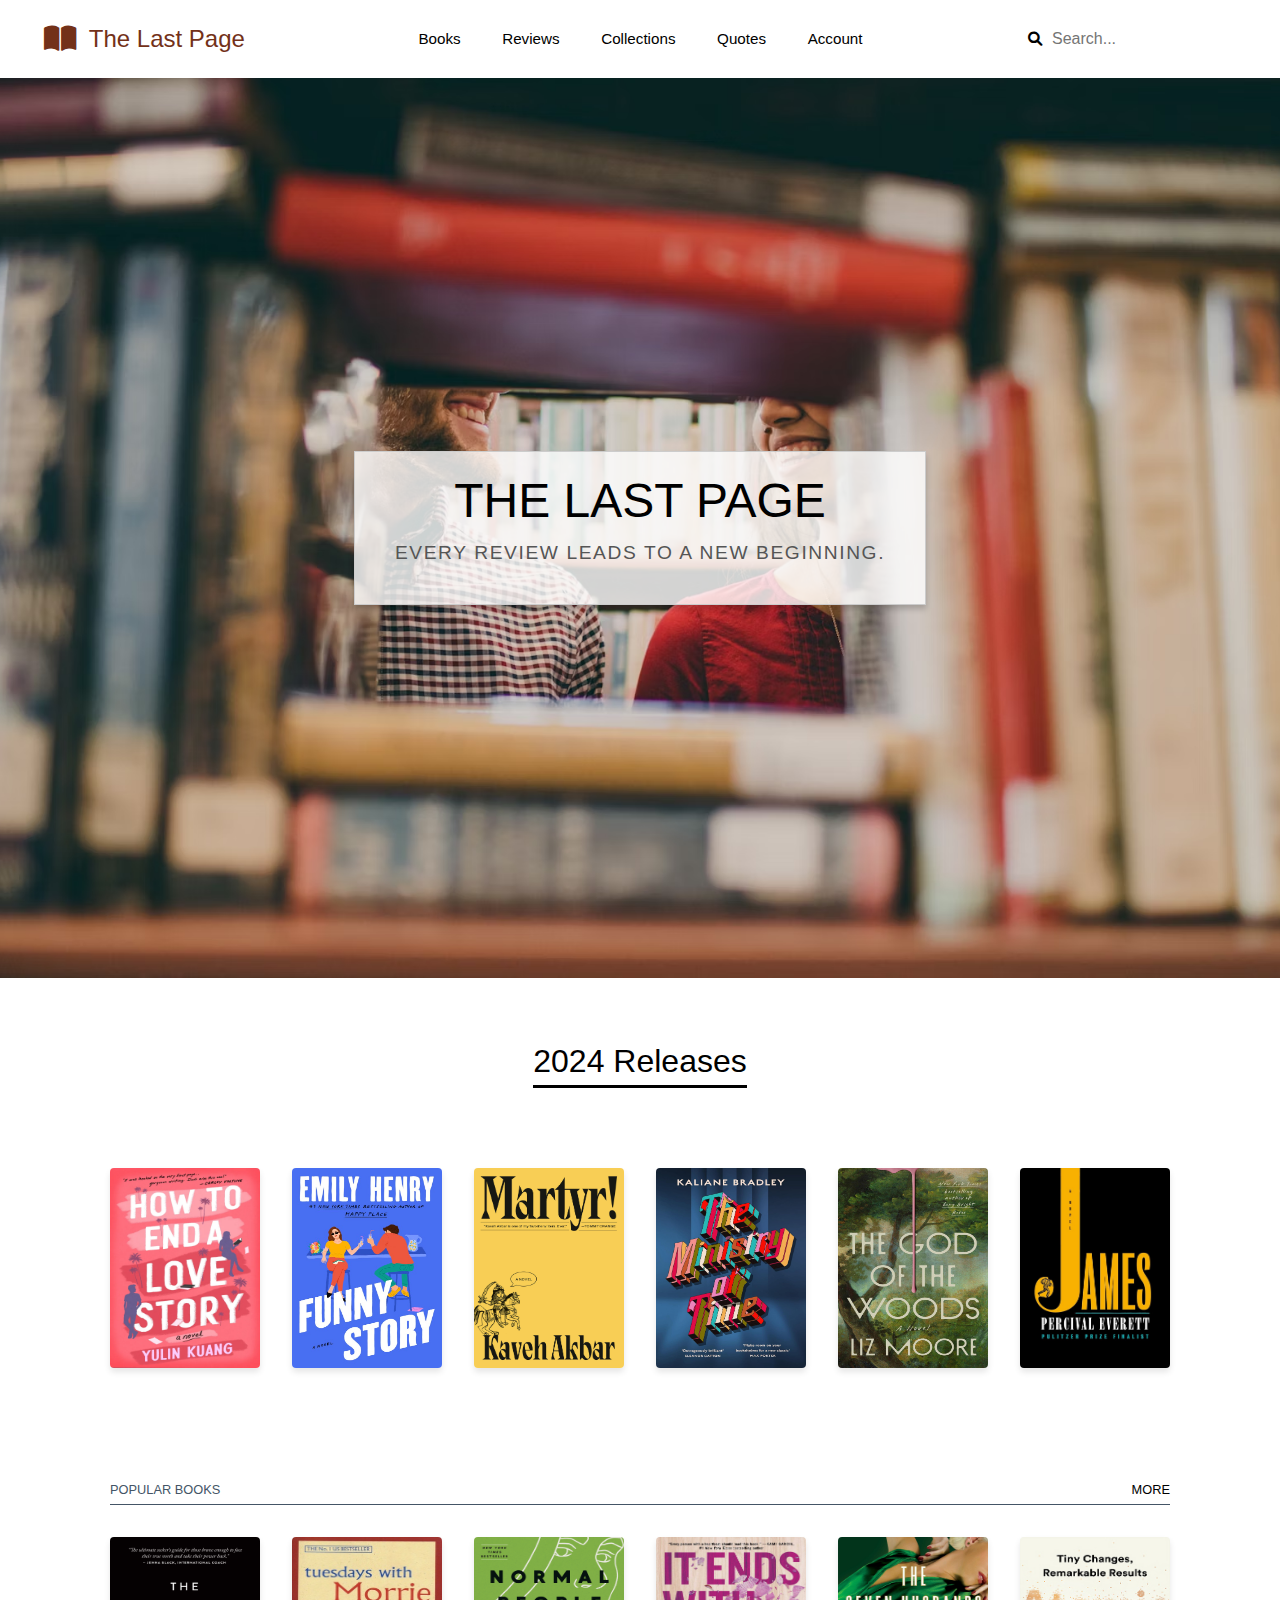
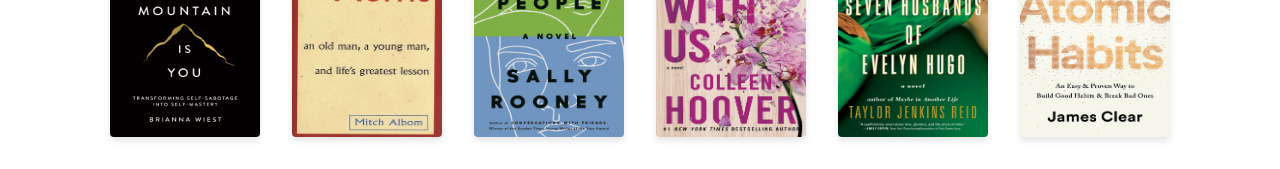
==== index.html @ eedeb7b1 "Created Home Page" ====
<!DOCTYPE html>
<html lang="en">
  <head>
    <title>Book Website</title>
    <meta charset="utf-8" />
    <meta name="viewport" content="width=device-width, initial-scale=1, shrink-to-fit=no" />
    <link href="https://cdn.jsdelivr.net/npm/bootstrap@5.3.2/dist/css/bootstrap.min.css" rel="stylesheet" />
    <link href="https://cdnjs.cloudflare.com/ajax/libs/font-awesome/6.0.0/css/all.min.css" rel="stylesheet" />
    <link rel="stylesheet" href="style.css" />
  </head>
  <body>
    <header>
        <nav class="navbar navbar-expand-lg navbar-light">
            <div class="container-fluid">
              <a class="navbar-brand">
                <i class="fas fa-book-open"></i>
                The Last Page
              </a>
    
              <button
                class="navbar-toggler"
                type="button"
                data-bs-toggle="collapse"
                data-bs-target="#navbarContent"
              >
                <span class="navbar-toggler-icon"></span>
              </button>
    
              <div class="collapse navbar-collapse" id="navbarContent">
                <ul class="navbar-nav mx-auto mb-2 mb-lg-0">
                  <li class="nav-item">
                    <a class="nav-link" href="#">Books</a>
                  </li>
                  <li class="nav-item">
                    <a class="nav-link" href="#">Reviews</a>
                  </li>
                  <li class="nav-item">
                    <a class="nav-link" href="#">Collections</a>
                  </li>
                  <li class="nav-item">
                    <a class="nav-link" href="#">Quotes</a>
                  </li>
                  <li class="nav-item">
                    <a class="nav-link" href="#">Account</a>
                  </li>
                </ul>
    
                <div class="d-flex align-items-center">
                  <div class="search-container">
                    <div class="search-wrapper">
                      <i class="fas fa-search search-icon"></i>
                      <input
                        type="text"
                        class="search-input"
                        placeholder="Search..."
                      />
                      <div class="search-underline"></div>
                    </div>
                  </div>
                </div>
              </div>
            </div>
          </nav>
    </header>

    <main>
      <div class="hero-image">
        <div class="hero-container text-center">
            <h1 class="hero-title">THE LAST PAGE</h1>
            <p class="hero-subtitle">Every review leads to a new beginning.</p>
          </div>
      </div>

      <div class="content-wrapper">
        <!-- 2024 Releases Section -->
        <h2 class="poster-main-title">2024 Releases</h2>
        <section class="posters-container">
            <div class="poster">
                <img src="Assets/poster1.jpg" alt="How to End a Love Story" />
                <div class="poster-title">How to End a Love Story (2024)</div>
                <div class="poster-stats">
                  <div class="views">
                    <i class="fas fa-eye"></i>
                    <span>12.08k</span>
                  </div>
                  <div class="likes">
                    <i class="fas fa-heart"></i>
                    <span>4.74k</span>
                  </div>
                </div>
              </div>
              <div class="poster">
                <img src="Assets/poster2.jpg" alt="Funny Story" />
                <div class="poster-title">Funny Story (2024)</div>
                <div class="poster-stats">
                  <div class="views">
                    <i class="fas fa-eye"></i>
                    <span>12.08k</span>
                  </div>
                  <div class="likes">
                    <i class="fas fa-heart"></i>
                    <span>4.74k</span>
                  </div>
                </div>
              </div>
              <div class="poster">
                <img src="Assets/poster3.jpg" alt="Martyr" />
                <div class="poster-title">Martyr! (2024)</div>
                <div class="poster-stats">
                  <div class="views">
                    <i class="fas fa-eye"></i>
                    <span>12.08k</span>
                  </div>
                  <div class="likes">
                    <i class="fas fa-heart"></i>
                    <span>4.74k</span>
                  </div>
                </div>
              </div>
              <div class="poster">
                <img src="Assets/poster4.jpg" alt="The Ministry of Time" />
                <div class="poster-title">The Ministry of Time (2024)</div>
                <div class="poster-stats">
                  <div class="views">
                    <i class="fas fa-eye"></i>
                    <span>12.08k</span>
                  </div>
                  <div class="likes">
                    <i class="fas fa-heart"></i>
                    <span>4.74k</span>
                  </div>
                </div>
              </div>
              <div class="poster">
                <img src="Assets/poster5.jpg" alt="The God of the Woods" />
                <div class="poster-title">The God of the Woods (2024)</div>
                <div class="poster-stats">
                  <div class="views">
                    <i class="fas fa-eye"></i>
                    <span>12.08k</span>
                  </div>
                  <div class="likes">
                    <i class="fas fa-heart"></i>
                    <span>4.74k</span>
                  </div>
                </div>
              </div>
              <div class="poster">
                <img src="Assets/poster6.jpg" alt="James" />
                <div class="poster-title">James (2024)</div>
                <div class="poster-stats">
                  <div class="views">
                    <i class="fas fa-eye"></i>
                    <span>12.08k</span>
                  </div>
                  <div class="likes">
                    <i class="fas fa-heart"></i>
                    <span>4.74k</span>
                  </div>
                </div>
              </div>
        </section>

        <!-- Popular Section -->
        <section class="popular-section">
          <div class="section-header">
            <h2 class="popular-title">POPULAR BOOKS</h2>
            <a href="#" class="more-link">MORE</a>
          </div>
          <div class="posters-container">
            <div class="poster">
                <img src="Assets/popular1.jpg" alt="The Mountain Is You" />
                <div class="poster-actions">
                  <button class="action-btn">
                    <i class="fa-regular fa-eye"></i>
                  </button>
                  <button class="action-btn">
                    <i class="fa-regular fa-heart"></i>
                  </button>
                  <button class="action-btn">
                    <i class="fa-solid fa-ellipsis"></i>
                  </button>
                </div>
              </div>
              <div class="poster">
                <img src="Assets/popular2.jpg" alt="Tuesdays with Morrie" />
                <div class="poster-actions">
                  <button class="action-btn">
                    <i class="fa-regular fa-eye"></i>
                  </button>
                  <button class="action-btn">
                    <i class="fa-regular fa-heart"></i>
                  </button>
                  <button class="action-btn">
                    <i class="fa-solid fa-ellipsis"></i>
                  </button>
                </div>
              </div>
              <div class="poster">
                <img src="Assets/popular3.jpg" alt="Normal People" />
                <div class="poster-actions">
                  <button class="action-btn">
                    <i class="fa-regular fa-eye"></i>
                  </button>
                  <button class="action-btn">
                    <i class="fa-regular fa-heart"></i>
                  </button>
                  <button class="action-btn">
                    <i class="fa-solid fa-ellipsis"></i>
                  </button>
                </div>
              </div>
              <div class="poster">
                <img src="Assets/popular4.jpg" alt="It Ends with Us" />
                <div class="poster-actions">
                  <button class="action-btn">
                    <i class="fa-regular fa-eye"></i>
                  </button>
                  <button class="action-btn">
                    <i class="fa-regular fa-heart"></i>
                  </button>
                  <button class="action-btn">
                    <i class="fa-solid fa-ellipsis"></i>
                  </button>
                </div>
              </div>
              <div class="poster">
                <img
                  src="Assets/popular5.jpg"
                  alt="The Seven Husbands of Evelyn Hugo"
                />
                <div class="poster-actions">
                  <button class="action-btn">
                    <i class="fa-regular fa-eye"></i>
                  </button>
                  <button class="action-btn">
                    <i class="fa-regular fa-heart"></i>
                  </button>
                  <button class="action-btn">
                    <i class="fa-solid fa-ellipsis"></i>
                  </button>
                </div>
              </div>
              <div class="poster">
                <img src="Assets/popular6.jpg" alt="Atomic Habits" />
                <div class="poster-actions">
                  <button class="action-btn">
                    <i class="fa-regular fa-eye"></i>
                  </button>
                  <button class="action-btn">
                    <i class="fa-regular fa-heart"></i>
                  </button>
                  <button class="action-btn">
                    <i class="fa-solid fa-ellipsis"></i>
                  </button>
                </div>
              </div>
          </div>
        </section>
      </div>
    </main>

    <script src="https://cdn.jsdelivr.net/npm/bootstrap@5.3.2/dist/js/bootstrap.bundle.min.js"></script>
  </body>
</html>
---- style.css ----
@import url("https://fonts.cdnfonts.com/css/helvetica-neue-55");

/* Color Palette
#0378A6
#F2CB05
#F29F05
#F25C05
#733119
*/

body {
  font-family: "Helvetica Neue", sans-serif;
}

.navbar {
  padding: 1rem 2rem;
  background-color: white !important;
}

.navbar-brand {
  display: flex;
  align-items: center;
  gap: 0.8rem;
  color: #733119 !important;
  font-size: 1.5rem;
}

.navbar-brand i {
  color: #733119;
  font-size: 1.8rem;
}

.nav-link {
  color: #000 !important;
  margin: 0 0.8rem;
  font-size: 0.95rem;
  position: relative;
  transition: color 0.3s ease;
}

.nav-link:hover {
  color: #F25C05 !important;
}

/* Search container styles */
.search-container {
  position: relative;
  margin-right: 1rem;
  display: flex;
  align-items: center;
}

.search-wrapper {
  position: relative;
  display: flex;
  align-items: center;
}

.search-icon {
  position: absolute;
  left: 0;
  padding-left: 8px;
  color: #000;
  font-size: 0.9rem;
}

.search-input {
  border: none;
  background: transparent;
  padding: 0.5rem;
  padding-left: 2rem;
  width: 200px;
  outline: none;
}

.search-underline {
  position: absolute;
  bottom: 0;
  left: 0;
  width: 0;
  height: 1px;
  background-color: #F25C05;
  transition: width 0.3s ease;
}

/* Show underline on hover and focus */
.search-wrapper:hover .search-underline,
.search-input:focus ~ .search-underline {
  width: 100%;
}

/* Hero Section */
.hero-image {
  background-image: url('Assets/Hero Background.jpg'); 
  background-size: cover;
  background-position: center;
  background-repeat: no-repeat;
  height: 100vh; /* Adjust height as needed */
  display: flex;
  align-items: center;
  justify-content: center;
}

.hero-container {
  background-color: rgba(255, 255, 255, 0.8); /* White background with transparency */
  padding: 20px 40px;
  border: 1px solid #ccc;
  box-shadow: 0px 4px 6px rgba(0, 0, 0, 0.2);
}

.hero-title {
  font-size: 3rem;
  margin-bottom: 10px;
  color: #000; /* Black text */
}

.hero-subtitle {
  font-size: 1.2rem;
  letter-spacing: 0.1rem;
  color: #555; /* Subtle gray text */
  text-transform: uppercase;
}

.content-wrapper {
  max-width: 1200px; /* Adjust this to match your posters container width */
  margin: 0 auto;
  padding: 0;
}

.main-content {
  width: 100%;
}

/* Poster Section */
.poster-main-title {
  text-align: center;
  font-size: 2rem;
  color: #000;
  border-bottom: 3px solid #000;
  width: fit-content;
  margin: 4rem auto 3rem;
  padding-bottom: 0.3rem;
}

.posters-container {
  display: flex;
  flex-wrap: wrap;
  justify-content: center;
  gap: 2rem;
  padding: 2rem;
  width: 100%;
}

.poster {
  flex: 0 0 auto;
  width: 150px;
  height: 200px;
  overflow: visible;
  border-radius: 4px;
  box-shadow: 0 4px 6px rgba(0, 0, 0, 0.1);
  transition: transform 0.3s ease;
}

.poster img {
  width: 100%;
  height: 100%;
  object-fit: fill;
  border-radius: 4px;
}

.poster:hover {
  transform: scale(1.05);
  outline: 2px solid #00ff00; /* Green outline */
  outline-offset: 2px;
}

.poster-title {
  position: absolute;
  top: -2.5rem; /* Position above the poster */
  left: 50%;
  transform: translateX(-50%);
  background: rgba(52, 58, 64, 0.9); /* Dark gray background */
  color: white;
  padding: 0.3rem 1rem;
  border-radius: 4px;
  font-size: 0.9rem;
  white-space: nowrap;
  opacity: 0;
  transition: opacity 0.3s ease;
}

.poster:hover .poster-title {
  opacity: 1;
}

.poster-stats {
  position: absolute;
  top: 50%;
  left: 50%;
  transform: translate(-50%, -50%);
  display: flex;
  flex-direction: column;
  align-items: center;
  gap: 1rem;
  color: white;
  opacity: 0;
  transition: opacity 0.3s ease;
}

.poster:hover .poster-stats {
  opacity: 1;
}

.views, .likes {
  display: flex;
  align-items: center;
  gap: 0.5rem;
  background: rgba(0, 0, 0, 0.5); /* Semi-transparent background */
  padding: 0.3rem 0.8rem;
  border-radius: 4px;
  width: fit-content;
}

.views i {
  color: white;
  font-size: 1.2rem;
}

.likes i {
  color: #ff9f1c; /* Orange heart color */
  font-size: 1.2rem;
}

.views span, .likes span {
  font-size: 1.1rem;
  font-weight: 500;
}

/*Popular Section */
.section-header {
  display: flex;
  justify-content: space-between;
  align-items: center;
  border-bottom: 1px solid #456;
  padding-bottom: 0.3rem;
  width: 1060px; 
  margin: 0 auto; /* Center align the header */
  margin-top: 5rem;
}


.popular-title {
  font-size: 0.8rem;
  margin: 0;
  color: #456;
}

.more-link {
  color: black;
  text-decoration: none;
  font-size: 0.8rem;
}

.popular-section .poster:hover {
  outline: none;
}

.popular-section .poster-actions {
  position: absolute;
  bottom: 12px;
  left: 50%;
  transform: translateX(-50%);
  display: flex;
  gap: 12px;
  opacity: 0;
  transition: opacity 0.3s ease;
  z-index: 2;
}

.popular-section .poster:hover .poster-actions {
  opacity: 1;
}

.action-btn {
  background: rgba(0, 0, 0, 0.7);
  border: none;
  border-radius: 50%;
  width: 32px;
  height: 32px;
  display: flex;
  align-items: center;
  justify-content: center;
  cursor: pointer;
}

.action-btn i {
  color: white;
  font-size: 14px;
}

/* Review Section */
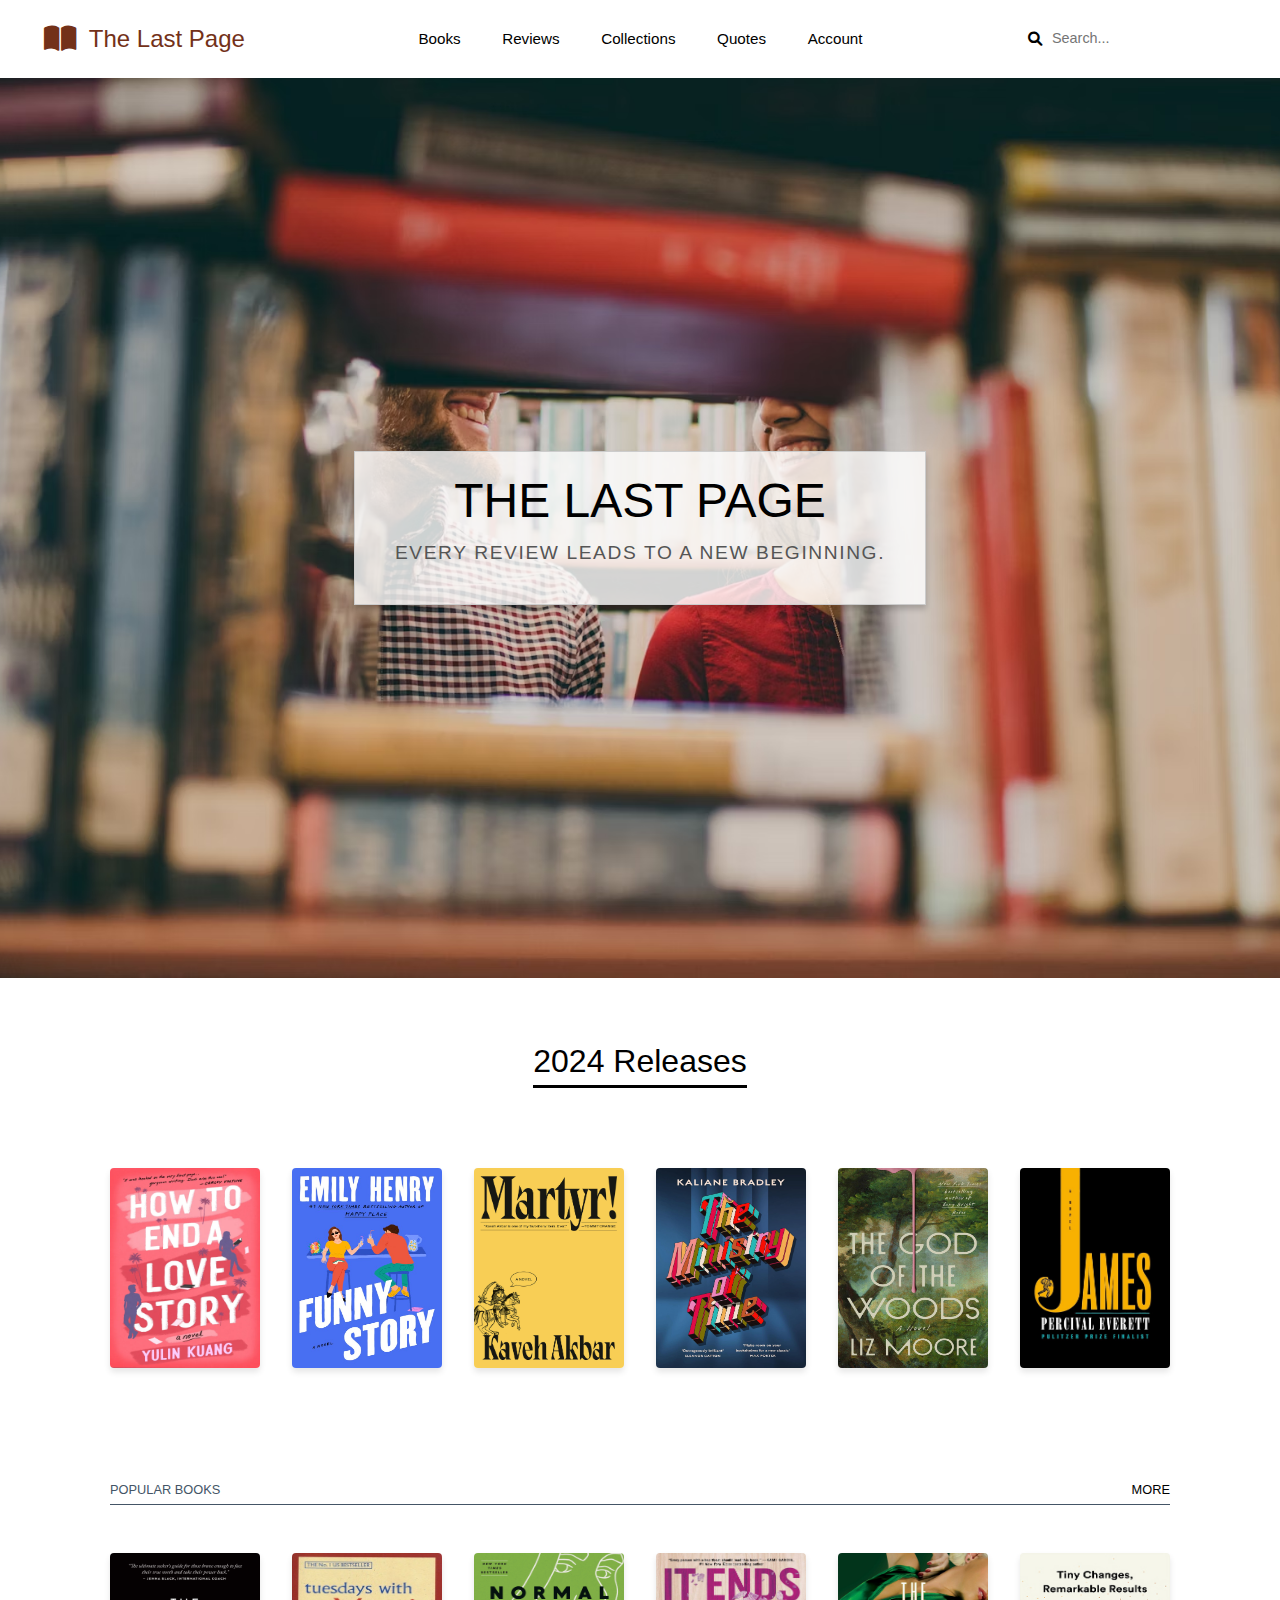
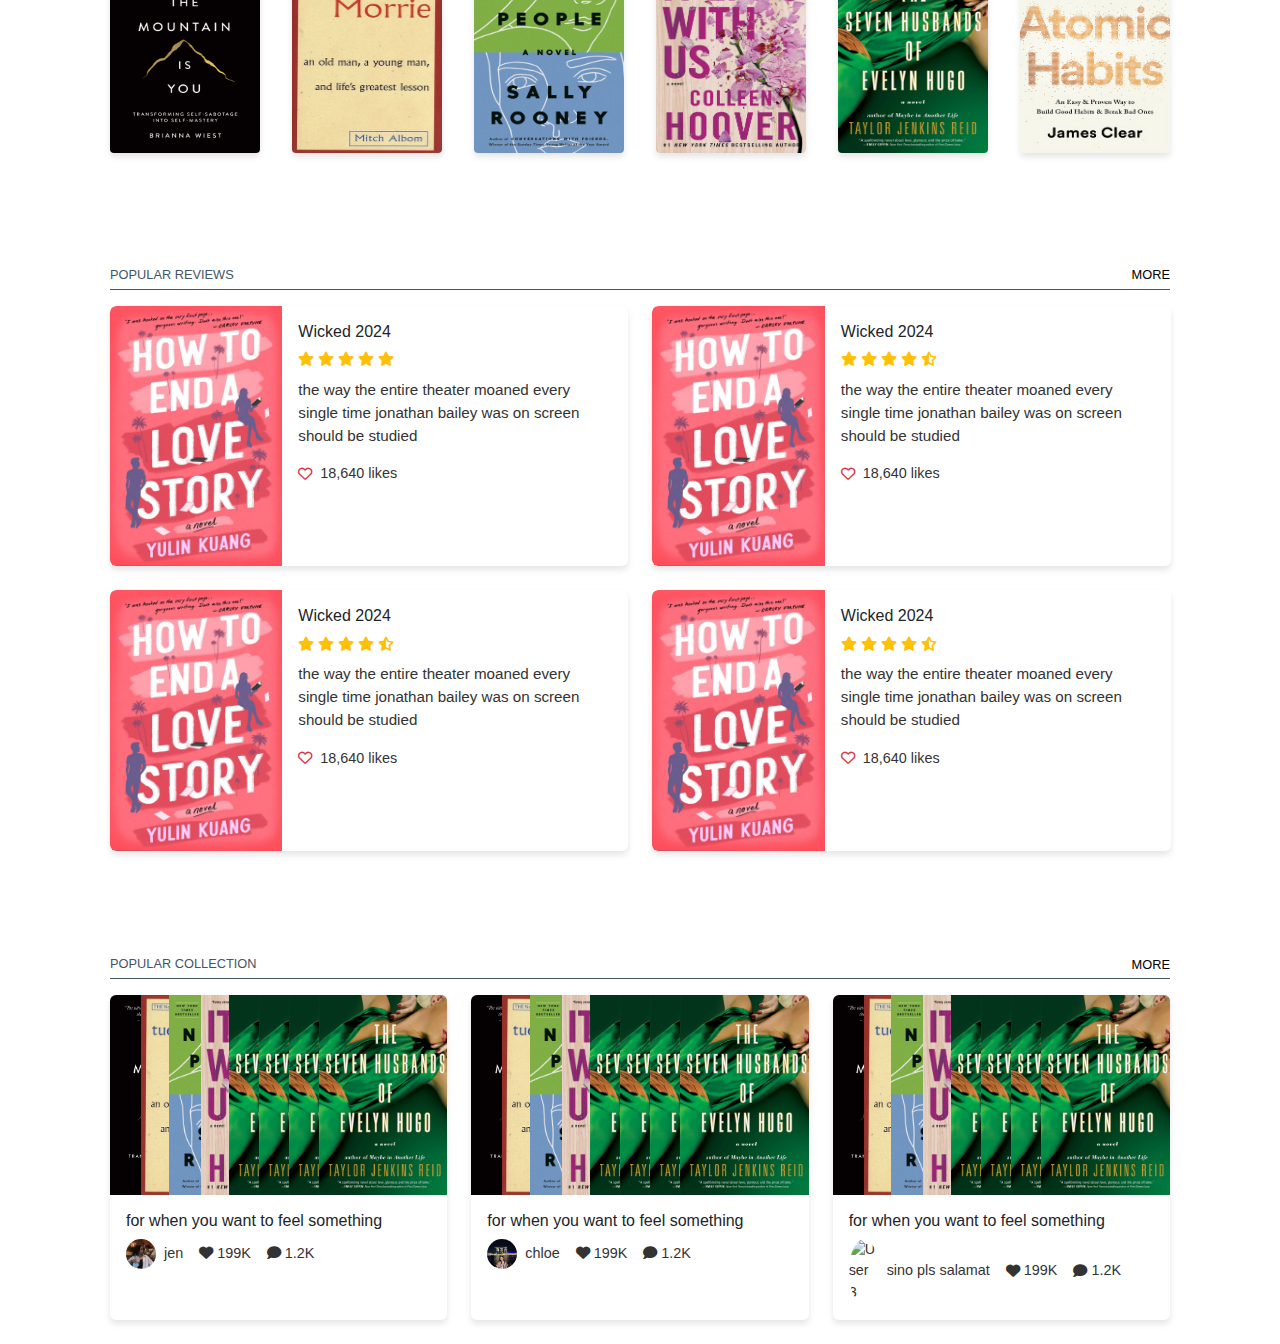
==== commit c1e45f46: "Added collection section" ====
--- a/index.html
+++ b/index.html
@@ -3,162 +3,170 @@
   <head>
     <title>Book Website</title>
     <meta charset="utf-8" />
-    <meta name="viewport" content="width=device-width, initial-scale=1, shrink-to-fit=no" />
-    <link href="https://cdn.jsdelivr.net/npm/bootstrap@5.3.2/dist/css/bootstrap.min.css" rel="stylesheet" />
-    <link href="https://cdnjs.cloudflare.com/ajax/libs/font-awesome/6.0.0/css/all.min.css" rel="stylesheet" />
+    <meta
+      name="viewport"
+      content="width=device-width, initial-scale=1, shrink-to-fit=no"
+    />
+    <link
+      href="https://cdn.jsdelivr.net/npm/bootstrap@5.3.2/dist/css/bootstrap.min.css"
+      rel="stylesheet"
+    />
+    <link
+      href="https://cdnjs.cloudflare.com/ajax/libs/font-awesome/6.0.0/css/all.min.css"
+      rel="stylesheet"
+    />
     <link rel="stylesheet" href="style.css" />
   </head>
   <body>
     <header>
-        <nav class="navbar navbar-expand-lg navbar-light">
-            <div class="container-fluid">
-              <a class="navbar-brand">
-                <i class="fas fa-book-open"></i>
-                The Last Page
-              </a>
-    
-              <button
-                class="navbar-toggler"
-                type="button"
-                data-bs-toggle="collapse"
-                data-bs-target="#navbarContent"
-              >
-                <span class="navbar-toggler-icon"></span>
-              </button>
-    
-              <div class="collapse navbar-collapse" id="navbarContent">
-                <ul class="navbar-nav mx-auto mb-2 mb-lg-0">
-                  <li class="nav-item">
-                    <a class="nav-link" href="#">Books</a>
-                  </li>
-                  <li class="nav-item">
-                    <a class="nav-link" href="#">Reviews</a>
-                  </li>
-                  <li class="nav-item">
-                    <a class="nav-link" href="#">Collections</a>
-                  </li>
-                  <li class="nav-item">
-                    <a class="nav-link" href="#">Quotes</a>
-                  </li>
-                  <li class="nav-item">
-                    <a class="nav-link" href="#">Account</a>
-                  </li>
-                </ul>
-    
-                <div class="d-flex align-items-center">
-                  <div class="search-container">
-                    <div class="search-wrapper">
-                      <i class="fas fa-search search-icon"></i>
-                      <input
-                        type="text"
-                        class="search-input"
-                        placeholder="Search..."
-                      />
-                      <div class="search-underline"></div>
-                    </div>
-                  </div>
-                </div>
-              </div>
-            </div>
-          </nav>
+      <nav class="navbar navbar-expand-lg navbar-light">
+        <div class="container-fluid">
+          <a class="navbar-brand">
+            <i class="fas fa-book-open"></i>
+            The Last Page
+          </a>
+          <button
+            class="navbar-toggler"
+            type="button"
+            data-bs-toggle="collapse"
+            data-bs-target="#navbarContent"
+          >
+            <span class="navbar-toggler-icon"></span>
+          </button>
+
+          <div class="collapse navbar-collapse" id="navbarContent">
+            <ul class="navbar-nav mx-auto mb-2 mb-lg-0">
+              <li class="nav-item">
+                <a class="nav-link" href="#">Books</a>
+              </li>
+              <li class="nav-item">
+                <a class="nav-link" href="#">Reviews</a>
+              </li>
+              <li class="nav-item">
+                <a class="nav-link" href="#">Collections</a>
+              </li>
+              <li class="nav-item">
+                <a class="nav-link" href="#">Quotes</a>
+              </li>
+              <li class="nav-item">
+                <a class="nav-link" href="#">Account</a>
+              </li>
+            </ul>
+
+            <div class="d-flex align-items-center">
+              <div class="search-container">
+                <div class="search-wrapper">
+                  <i class="fas fa-search search-icon"></i>
+                  <input
+                    type="text"
+                    class="search-input"
+                    placeholder="Search..."
+                  />
+                  <div class="search-underline"></div>
+                </div>
+              </div>
+            </div>
+          </div>
+        </div>
+      </nav>
     </header>
 
     <main>
       <div class="hero-image">
         <div class="hero-container text-center">
-            <h1 class="hero-title">THE LAST PAGE</h1>
-            <p class="hero-subtitle">Every review leads to a new beginning.</p>
-          </div>
+          <h1 class="hero-title">THE LAST PAGE</h1>
+          <p class="hero-subtitle">Every review leads to a new beginning.</p>
+        </div>
       </div>
 
       <div class="content-wrapper">
         <!-- 2024 Releases Section -->
         <h2 class="poster-main-title">2024 Releases</h2>
         <section class="posters-container">
-            <div class="poster">
-                <img src="Assets/poster1.jpg" alt="How to End a Love Story" />
-                <div class="poster-title">How to End a Love Story (2024)</div>
-                <div class="poster-stats">
-                  <div class="views">
-                    <i class="fas fa-eye"></i>
-                    <span>12.08k</span>
-                  </div>
-                  <div class="likes">
-                    <i class="fas fa-heart"></i>
-                    <span>4.74k</span>
-                  </div>
-                </div>
-              </div>
-              <div class="poster">
-                <img src="Assets/poster2.jpg" alt="Funny Story" />
-                <div class="poster-title">Funny Story (2024)</div>
-                <div class="poster-stats">
-                  <div class="views">
-                    <i class="fas fa-eye"></i>
-                    <span>12.08k</span>
-                  </div>
-                  <div class="likes">
-                    <i class="fas fa-heart"></i>
-                    <span>4.74k</span>
-                  </div>
-                </div>
-              </div>
-              <div class="poster">
-                <img src="Assets/poster3.jpg" alt="Martyr" />
-                <div class="poster-title">Martyr! (2024)</div>
-                <div class="poster-stats">
-                  <div class="views">
-                    <i class="fas fa-eye"></i>
-                    <span>12.08k</span>
-                  </div>
-                  <div class="likes">
-                    <i class="fas fa-heart"></i>
-                    <span>4.74k</span>
-                  </div>
-                </div>
-              </div>
-              <div class="poster">
-                <img src="Assets/poster4.jpg" alt="The Ministry of Time" />
-                <div class="poster-title">The Ministry of Time (2024)</div>
-                <div class="poster-stats">
-                  <div class="views">
-                    <i class="fas fa-eye"></i>
-                    <span>12.08k</span>
-                  </div>
-                  <div class="likes">
-                    <i class="fas fa-heart"></i>
-                    <span>4.74k</span>
-                  </div>
-                </div>
-              </div>
-              <div class="poster">
-                <img src="Assets/poster5.jpg" alt="The God of the Woods" />
-                <div class="poster-title">The God of the Woods (2024)</div>
-                <div class="poster-stats">
-                  <div class="views">
-                    <i class="fas fa-eye"></i>
-                    <span>12.08k</span>
-                  </div>
-                  <div class="likes">
-                    <i class="fas fa-heart"></i>
-                    <span>4.74k</span>
-                  </div>
-                </div>
-              </div>
-              <div class="poster">
-                <img src="Assets/poster6.jpg" alt="James" />
-                <div class="poster-title">James (2024)</div>
-                <div class="poster-stats">
-                  <div class="views">
-                    <i class="fas fa-eye"></i>
-                    <span>12.08k</span>
-                  </div>
-                  <div class="likes">
-                    <i class="fas fa-heart"></i>
-                    <span>4.74k</span>
-                  </div>
-                </div>
-              </div>
+          <div class="poster">
+            <img src="Assets/poster1.jpg" alt="How to End a Love Story" />
+            <div class="poster-title">How to End a Love Story (2024)</div>
+            <div class="poster-stats">
+              <div class="views">
+                <i class="fas fa-eye"></i>
+                <span>12.08k</span>
+              </div>
+              <div class="likes">
+                <i class="fas fa-heart"></i>
+                <span>4.74k</span>
+              </div>
+            </div>
+          </div>
+          <div class="poster">
+            <img src="Assets/poster2.jpg" alt="Funny Story" />
+            <div class="poster-title">Funny Story (2024)</div>
+            <div class="poster-stats">
+              <div class="views">
+                <i class="fas fa-eye"></i>
+                <span>12.08k</span>
+              </div>
+              <div class="likes">
+                <i class="fas fa-heart"></i>
+                <span>4.74k</span>
+              </div>
+            </div>
+          </div>
+          <div class="poster">
+            <img src="Assets/poster3.jpg" alt="Martyr" />
+            <div class="poster-title">Martyr! (2024)</div>
+            <div class="poster-stats">
+              <div class="views">
+                <i class="fas fa-eye"></i>
+                <span>12.08k</span>
+              </div>
+              <div class="likes">
+                <i class="fas fa-heart"></i>
+                <span>4.74k</span>
+              </div>
+            </div>
+          </div>
+          <div class="poster">
+            <img src="Assets/poster4.jpg" alt="The Ministry of Time" />
+            <div class="poster-title">The Ministry of Time (2024)</div>
+            <div class="poster-stats">
+              <div class="views">
+                <i class="fas fa-eye"></i>
+                <span>12.08k</span>
+              </div>
+              <div class="likes">
+                <i class="fas fa-heart"></i>
+                <span>4.74k</span>
+              </div>
+            </div>
+          </div>
+          <div class="poster">
+            <img src="Assets/poster5.jpg" alt="The God of the Woods" />
+            <div class="poster-title">The God of the Woods (2024)</div>
+            <div class="poster-stats">
+              <div class="views">
+                <i class="fas fa-eye"></i>
+                <span>12.08k</span>
+              </div>
+              <div class="likes">
+                <i class="fas fa-heart"></i>
+                <span>4.74k</span>
+              </div>
+            </div>
+          </div>
+          <div class="poster">
+            <img src="Assets/poster6.jpg" alt="James" />
+            <div class="poster-title">James (2024)</div>
+            <div class="poster-stats">
+              <div class="views">
+                <i class="fas fa-eye"></i>
+                <span>12.08k</span>
+              </div>
+              <div class="likes">
+                <i class="fas fa-heart"></i>
+                <span>4.74k</span>
+              </div>
+            </div>
+          </div>
         </section>
 
         <!-- Popular Section -->
@@ -169,97 +177,329 @@
           </div>
           <div class="posters-container">
             <div class="poster">
-                <img src="Assets/popular1.jpg" alt="The Mountain Is You" />
-                <div class="poster-actions">
-                  <button class="action-btn">
-                    <i class="fa-regular fa-eye"></i>
-                  </button>
-                  <button class="action-btn">
-                    <i class="fa-regular fa-heart"></i>
-                  </button>
-                  <button class="action-btn">
-                    <i class="fa-solid fa-ellipsis"></i>
-                  </button>
-                </div>
-              </div>
-              <div class="poster">
-                <img src="Assets/popular2.jpg" alt="Tuesdays with Morrie" />
-                <div class="poster-actions">
-                  <button class="action-btn">
-                    <i class="fa-regular fa-eye"></i>
-                  </button>
-                  <button class="action-btn">
-                    <i class="fa-regular fa-heart"></i>
-                  </button>
-                  <button class="action-btn">
-                    <i class="fa-solid fa-ellipsis"></i>
-                  </button>
-                </div>
-              </div>
-              <div class="poster">
-                <img src="Assets/popular3.jpg" alt="Normal People" />
-                <div class="poster-actions">
-                  <button class="action-btn">
-                    <i class="fa-regular fa-eye"></i>
-                  </button>
-                  <button class="action-btn">
-                    <i class="fa-regular fa-heart"></i>
-                  </button>
-                  <button class="action-btn">
-                    <i class="fa-solid fa-ellipsis"></i>
-                  </button>
-                </div>
-              </div>
-              <div class="poster">
-                <img src="Assets/popular4.jpg" alt="It Ends with Us" />
-                <div class="poster-actions">
-                  <button class="action-btn">
-                    <i class="fa-regular fa-eye"></i>
-                  </button>
-                  <button class="action-btn">
-                    <i class="fa-regular fa-heart"></i>
-                  </button>
-                  <button class="action-btn">
-                    <i class="fa-solid fa-ellipsis"></i>
-                  </button>
-                </div>
-              </div>
-              <div class="poster">
-                <img
-                  src="Assets/popular5.jpg"
-                  alt="The Seven Husbands of Evelyn Hugo"
-                />
-                <div class="poster-actions">
-                  <button class="action-btn">
-                    <i class="fa-regular fa-eye"></i>
-                  </button>
-                  <button class="action-btn">
-                    <i class="fa-regular fa-heart"></i>
-                  </button>
-                  <button class="action-btn">
-                    <i class="fa-solid fa-ellipsis"></i>
-                  </button>
-                </div>
-              </div>
-              <div class="poster">
-                <img src="Assets/popular6.jpg" alt="Atomic Habits" />
-                <div class="poster-actions">
-                  <button class="action-btn">
-                    <i class="fa-regular fa-eye"></i>
-                  </button>
-                  <button class="action-btn">
-                    <i class="fa-regular fa-heart"></i>
-                  </button>
-                  <button class="action-btn">
-                    <i class="fa-solid fa-ellipsis"></i>
-                  </button>
-                </div>
-              </div>
+              <img src="Assets/popular1.jpg" alt="The Mountain Is You" />
+              <div class="poster-actions">
+                <button class="action-btn">
+                  <i class="fa-regular fa-eye"></i>
+                </button>
+                <button class="action-btn">
+                  <i class="fa-regular fa-heart"></i>
+                </button>
+                <button class="action-btn">
+                  <i class="fa-solid fa-ellipsis"></i>
+                </button>
+              </div>
+            </div>
+            <div class="poster">
+              <img src="Assets/popular2.jpg" alt="Tuesdays with Morrie" />
+              <div class="poster-actions">
+                <button class="action-btn">
+                  <i class="fa-regular fa-eye"></i>
+                </button>
+                <button class="action-btn">
+                  <i class="fa-regular fa-heart"></i>
+                </button>
+                <button class="action-btn">
+                  <i class="fa-solid fa-ellipsis"></i>
+                </button>
+              </div>
+            </div>
+            <div class="poster">
+              <img src="Assets/popular3.jpg" alt="Normal People" />
+              <div class="poster-actions">
+                <button class="action-btn">
+                  <i class="fa-regular fa-eye"></i>
+                </button>
+                <button class="action-btn">
+                  <i class="fa-regular fa-heart"></i>
+                </button>
+                <button class="action-btn">
+                  <i class="fa-solid fa-ellipsis"></i>
+                </button>
+              </div>
+            </div>
+            <div class="poster">
+              <img src="Assets/popular4.jpg" alt="It Ends with Us" />
+              <div class="poster-actions">
+                <button class="action-btn">
+                  <i class="fa-regular fa-eye"></i>
+                </button>
+                <button class="action-btn">
+                  <i class="fa-regular fa-heart"></i>
+                </button>
+                <button class="action-btn">
+                  <i class="fa-solid fa-ellipsis"></i>
+                </button>
+              </div>
+            </div>
+            <div class="poster">
+              <img
+                src="Assets/popular5.jpg"
+                alt="The Seven Husbands of Evelyn Hugo"
+              />
+              <div class="poster-actions">
+                <button class="action-btn">
+                  <i class="fa-regular fa-eye"></i>
+                </button>
+                <button class="action-btn">
+                  <i class="fa-regular fa-heart"></i>
+                </button>
+                <button class="action-btn">
+                  <i class="fa-solid fa-ellipsis"></i>
+                </button>
+              </div>
+            </div>
+            <div class="poster">
+              <img src="Assets/popular6.jpg" alt="Atomic Habits" />
+              <div class="poster-actions">
+                <button class="action-btn">
+                  <i class="fa-regular fa-eye"></i>
+                </button>
+                <button class="action-btn">
+                  <i class="fa-regular fa-heart"></i>
+                </button>
+                <button class="action-btn">
+                  <i class="fa-solid fa-ellipsis"></i>
+                </button>
+              </div>
+            </div>
+          </div>
+        </section>
+        <!-- Review Section -->
+        <section class="review-section">
+          <div class="section-header">
+            <h2 class="popular-title">POPULAR REVIEWS</h2>
+            <a href="#" class="more-link">MORE</a>
+          </div>
+          <div class="row">
+            <div class="col-md-6 mb-4">
+              <div class="card">
+                <div class="row g-0">
+                  <div class="col-md-4">
+                    <img
+                      src="Assets/poster1.jpg"
+                      class="img-fluid rounded-start"
+                      alt="Wicked 2024"
+                    />
+                  </div>
+                  <div class="col-md-8">
+                    <div class="card-body">
+                      <h5 class="card-title">Wicked 2024</h5>
+                      <div class="d-flex align-items-center mb-2">
+                        <div class="me-2">
+                          <i class="fas fa-star text-warning"></i>
+                          <i class="fas fa-star text-warning"></i>
+                          <i class="fas fa-star text-warning"></i>
+                          <i class="fas fa-star text-warning"></i>
+                          <i class="fas fa-star text-warning"></i>
+                        </div>
+                      </div>
+                      <p class="card-text">
+                        the way the entire theater moaned every single time
+                        jonathan bailey was on screen should be studied
+                      </p>
+                      <div class="d-flex align-items-center">
+                        <i class="far fa-heart me-2 text-danger like-icon"></i>
+                        <span class="like-count">18,640 likes</span>
+                      </div>
+                    </div>
+                  </div>
+                </div>
+              </div>
+            </div>
+            <div class="col-md-6 mb-4">
+              <div class="card">
+                <div class="row g-0">
+                  <div class="col-md-4">
+                    <img
+                      src="Assets/poster1.jpg"
+                      class="img-fluid rounded-start"
+                      alt="Wicked 2024"
+                    />
+                  </div>
+                  <div class="col-md-8">
+                    <div class="card-body">
+                      <h5 class="card-title">Wicked 2024</h5>
+                      <div class="d-flex align-items-center mb-2">
+                        <div class="me-2">
+                          <i class="fas fa-star text-warning"></i>
+                          <i class="fas fa-star text-warning"></i>
+                          <i class="fas fa-star text-warning"></i>
+                          <i class="fas fa-star text-warning"></i>
+                          <i class="fas fa-star-half-alt text-warning"></i>
+                        </div>
+                      </div>
+                      <p class="card-text">
+                        the way the entire theater moaned every single time
+                        jonathan bailey was on screen should be studied
+                      </p>
+                      <div class="d-flex align-items-center">
+                        <i class="far fa-heart me-2 text-danger like-icon"></i>
+                        <span class="like-count">18,640 likes</span>
+                      </div>
+                    </div>
+                  </div>
+                </div>
+              </div>
+            </div>
+            <div class="col-md-6 mb-4">
+              <div class="card">
+                <div class="row g-0">
+                  <div class="col-md-4">
+                    <img
+                      src="Assets/poster1.jpg"
+                      class="img-fluid rounded-start"
+                      alt="Wicked 2024"
+                    />
+                  </div>
+                  <div class="col-md-8">
+                    <div class="card-body">
+                      <h5 class="card-title">Wicked 2024</h5>
+                      <div class="d-flex align-items-center mb-2">
+                        <div class="me-2">
+                          <i class="fas fa-star text-warning"></i>
+                          <i class="fas fa-star text-warning"></i>
+                          <i class="fas fa-star text-warning"></i>
+                          <i class="fas fa-star text-warning"></i>
+                          <i class="fas fa-star-half-alt text-warning"></i>
+                        </div>
+                      </div>
+                      <p class="card-text">
+                        the way the entire theater moaned every single time
+                        jonathan bailey was on screen should be studied
+                      </p>
+                      <div class="d-flex align-items-center">
+                        <i class="far fa-heart me-2 text-danger like-icon"></i>
+                        <span class="like-count">18,640 likes</span>
+                      </div>
+                    </div>
+                  </div>
+                </div>
+              </div>
+            </div>
+            <div class="col-md-6 mb-4">
+              <div class="card">
+                <div class="row g-0">
+                  <div class="col-md-4">
+                    <img
+                      src="Assets/poster1.jpg"
+                      class="img-fluid rounded-start"
+                      alt="Wicked 2024"
+                    />
+                  </div>
+                  <div class="col-md-8">
+                    <div class="card-body">
+                      <h5 class="card-title">Wicked 2024</h5>
+                      <div class="d-flex align-items-center mb-2">
+                        <div class="me-2">
+                          <i class="fas fa-star text-warning"></i>
+                          <i class="fas fa-star text-warning"></i>
+                          <i class="fas fa-star text-warning"></i>
+                          <i class="fas fa-star text-warning"></i>
+                          <i class="fas fa-star-half-alt text-warning"></i>
+                        </div>
+                      </div>
+                      <p class="card-text">
+                        the way the entire theater moaned every single time
+                        jonathan bailey was on screen should be studied
+                      </p>
+                      <div class="d-flex align-items-center">
+                        <i class="far fa-heart me-2 text-danger like-icon"></i>
+                        <span class="like-count">18,640 likes</span>
+                      </div>
+                    </div>
+                  </div>
+                </div>
+              </div>
+            </div>
+            <!-- Add more reviews as needed -->
+          </div>
+        </section>
+
+        <section class="collection-section">
+          <div class="collection-section">
+            <div class="section-header">
+              <h2 class="popular-title">POPULAR COLLECTION</h2>
+              <a href="#" class="more-link">MORE</a>
+            </div>
+            <div class="row">
+              <div class="col-md-4 mb-4">
+                <div class="card h-100">
+                  <div class="image-stack">
+                    <img src="Assets/popular1.jpg" class="stacked-image" alt="Image 1">
+                    <img src="Assets/popular2.jpg" class="stacked-image" alt="Image 2">
+                    <img src="Assets/popular3.jpg" class="stacked-image" alt="Image 3">
+                    <img src="Assets/popular4.jpg" class="stacked-image" alt="Image 4">
+                    <img src="Assets/popular5.jpg" class="stacked-image" alt="Image 5">
+                    <img src="Assets/popular5.jpg" class="stacked-image" alt="Image 5">
+                    <img src="Assets/popular5.jpg" class="stacked-image" alt="Image 5">
+                    <img src="Assets/popular5.jpg" class="stacked-image" alt="Image 5">
+                  </div>
+                  <div class="card-body">
+                    <h5 class="card-title">for when you want to feel something</h5>
+                    <div class="d-flex align-items-center">
+                      <img src="Assets/user1.jpg" class="rounded-circle me-2" alt="User 1" width="30">
+                      <span>jen</span>
+                      <i class="fas fa-heart ms-3 me-1"></i> 199K
+                      <i class="fas fa-comment ms-3 me-1"></i> 1.2K
+                    </div>
+                  </div>
+                </div>
+              </div>
+              <div class="col-md-4 mb-4">
+                <div class="card h-100">
+                  <div class="image-stack">
+                    <img src="Assets/popular1.jpg" class="stacked-image" alt="Image 1">
+                    <img src="Assets/popular2.jpg" class="stacked-image" alt="Image 2">
+                    <img src="Assets/popular3.jpg" class="stacked-image" alt="Image 3">
+                    <img src="Assets/popular4.jpg" class="stacked-image" alt="Image 4">
+                    <img src="Assets/popular5.jpg" class="stacked-image" alt="Image 5">
+                    <img src="Assets/popular5.jpg" class="stacked-image" alt="Image 5">
+                    <img src="Assets/popular5.jpg" class="stacked-image" alt="Image 5">
+                    <img src="Assets/popular5.jpg" class="stacked-image" alt="Image 5">
+                  </div>
+                  <div class="card-body">
+                    <h5 class="card-title">for when you want to feel something</h5>
+                    <div class="d-flex align-items-center">
+                      <img src="Assets/user2.jpg" class="rounded-circle me-2" alt="User 2" width="30">
+                      <span>chloe</span>
+                      <i class="fas fa-heart ms-3 me-1"></i> 199K
+                      <i class="fas fa-comment ms-3 me-1"></i> 1.2K
+                    </div>
+                  </div>
+                </div>
+              </div>
+              <div class="col-md-4 mb-4">
+                <div class="card h-100">
+                  <div class="image-stack">
+                    <img src="Assets/popular1.jpg" class="stacked-image" alt="Image 1">
+                    <img src="Assets/popular2.jpg" class="stacked-image" alt="Image 2">
+                    <img src="Assets/popular3.jpg" class="stacked-image" alt="Image 3">
+                    <img src="Assets/popular4.jpg" class="stacked-image" alt="Image 4">
+                    <img src="Assets/popular5.jpg" class="stacked-image" alt="Image 5">
+                    <img src="Assets/popular5.jpg" class="stacked-image" alt="Image 5">
+                    <img src="Assets/popular5.jpg" class="stacked-image" alt="Image 5">
+                    <img src="Assets/popular5.jpg" class="stacked-image" alt="Image 5">
+                  </div>
+                  <div class="card-body">
+                    <h5 class="card-title">for when you want to feel something</h5>
+                    <div class="d-flex align-items-center">
+                      <img src="Assets/user3.jpg" class="rounded-circle me-2" alt="User 3" width="30">
+                      <span>sino pls salamat</span>
+                      <i class="fas fa-heart ms-3 me-1"></i> 199K
+                      <i class="fas fa-comment ms-3 me-1"></i> 1.2K
+                    </div>
+                  </div>
+                </div>
+              </div>
+              <!-- Repeat for other cards -->
+            </div>
           </div>
         </section>
       </div>
     </main>
 
     <script src="https://cdn.jsdelivr.net/npm/bootstrap@5.3.2/dist/js/bootstrap.bundle.min.js"></script>
+    <script src="script.js"></script>
   </body>
-</html>+</html>
--- a/style.css
+++ b/style.css
@@ -299,3 +299,138 @@
 }
 
 /* Review Section */
+.review-section {
+  max-width: 1085px; /* Match the padding of the content-wrapper */
+  margin: 0 auto;
+}
+
+.review-section .row {
+  margin: 0; /* Remove default row margin */
+}
+.section-header {
+  display: flex;
+  justify-content: space-between;
+  align-items: center;
+  border-bottom: 1px solid #456;
+  padding-bottom: 0.3rem;
+  margin-bottom: 1rem;
+}
+
+.review-section .popular-title {
+  font-size: 0.8rem;
+  margin: 0;
+  color: #456;
+}
+
+.review-section .more-link {
+  color: black;
+  text-decoration: none;
+  font-size: 0.8rem;
+}
+
+.card {
+  border: none;
+  box-shadow: 0 4px 6px rgba(0, 0, 0, 0.1);
+}
+
+.card-body {
+  padding: 1rem;
+}
+
+.card-title {
+  font-size: 1.25rem;
+  margin-bottom: 0.5rem;
+}
+
+.card-text {
+  font-size: 0.95rem;
+  color: #333;
+}
+
+.text-warning {
+  color: #ffc107 !important;
+}
+
+.text-danger {
+  color: #dc3545 !important;
+}
+
+.like-icon {
+  cursor: pointer;
+  transition: color 0.3s ease;
+}
+
+.liked {
+  color: #dc3545; /* Filled heart color */
+}
+
+/*Collection Section */
+.collection-section {
+  max-width: 1060px; /* Match the padding of the content-wrapper */
+  margin: 0 auto;
+}
+.section-header {
+  display: flex;
+  justify-content: space-between;
+  align-items: center;
+  border-bottom: 1px solid #456;
+  padding-bottom: 0.3rem;
+  margin-bottom: 1rem;
+}
+
+.collection-section .popular-title {
+  font-size: 0.8rem;
+  margin: 0;
+  color: #456;
+}
+
+.collection-section .more-link {
+  color: black;
+  text-decoration: none;
+  font-size: 0.8rem;
+}
+
+.card {
+  border-radius: 6px;
+  box-shadow: 0 4px 6px rgba(0, 0, 0, 0.1);
+  overflow: hidden;
+}
+
+.card-title {
+  font-size: 1rem;
+  margin-bottom: 0.5rem;
+}
+
+.card-body {
+  padding: 1rem;
+}
+
+.d-flex {
+  font-size: 0.9rem;
+  color: #333;
+}
+
+.image-stack {
+  position: relative;
+  height: 200px; /* Adjust as needed */
+  overflow: hidden;
+  display: flex;
+  align-items: center;
+}
+
+.stacked-image {
+  position: absolute;
+  width: 250px; /* Adjust width */
+  height: 100%; /* Full height */
+  object-fit: contain;
+  margin-left: -60px; /* Overlap effect */
+}
+
+.stacked-image:nth-child(1) { left: 0; }
+.stacked-image:nth-child(2) { left: 30px; }
+.stacked-image:nth-child(3) { left: 60px; }
+.stacked-image:nth-child(4) { left: 90px; }
+.stacked-image:nth-child(5) { left: 120px; }
+.stacked-image:nth-child(6) { left: 150px; }
+.stacked-image:nth-child(7) { left: 180px; }
+.stacked-image:nth-child(8) { left: 210px; }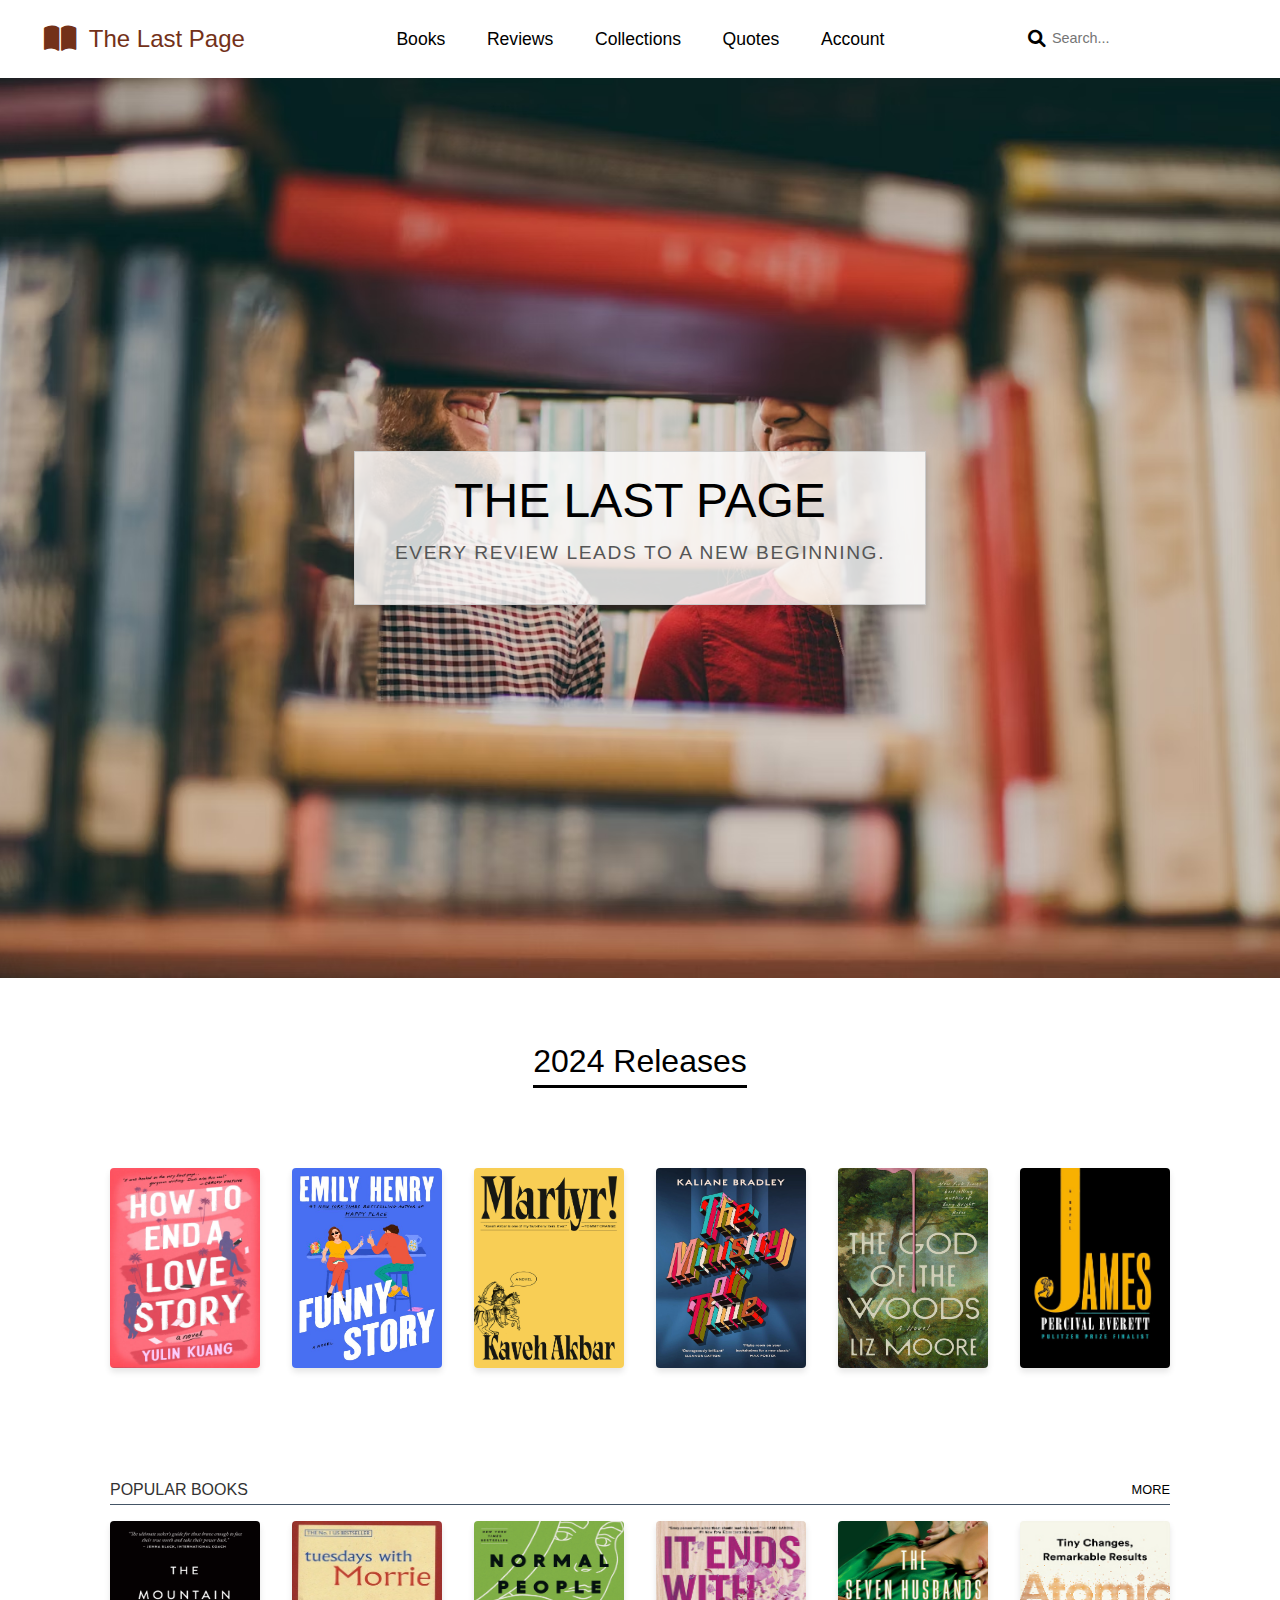
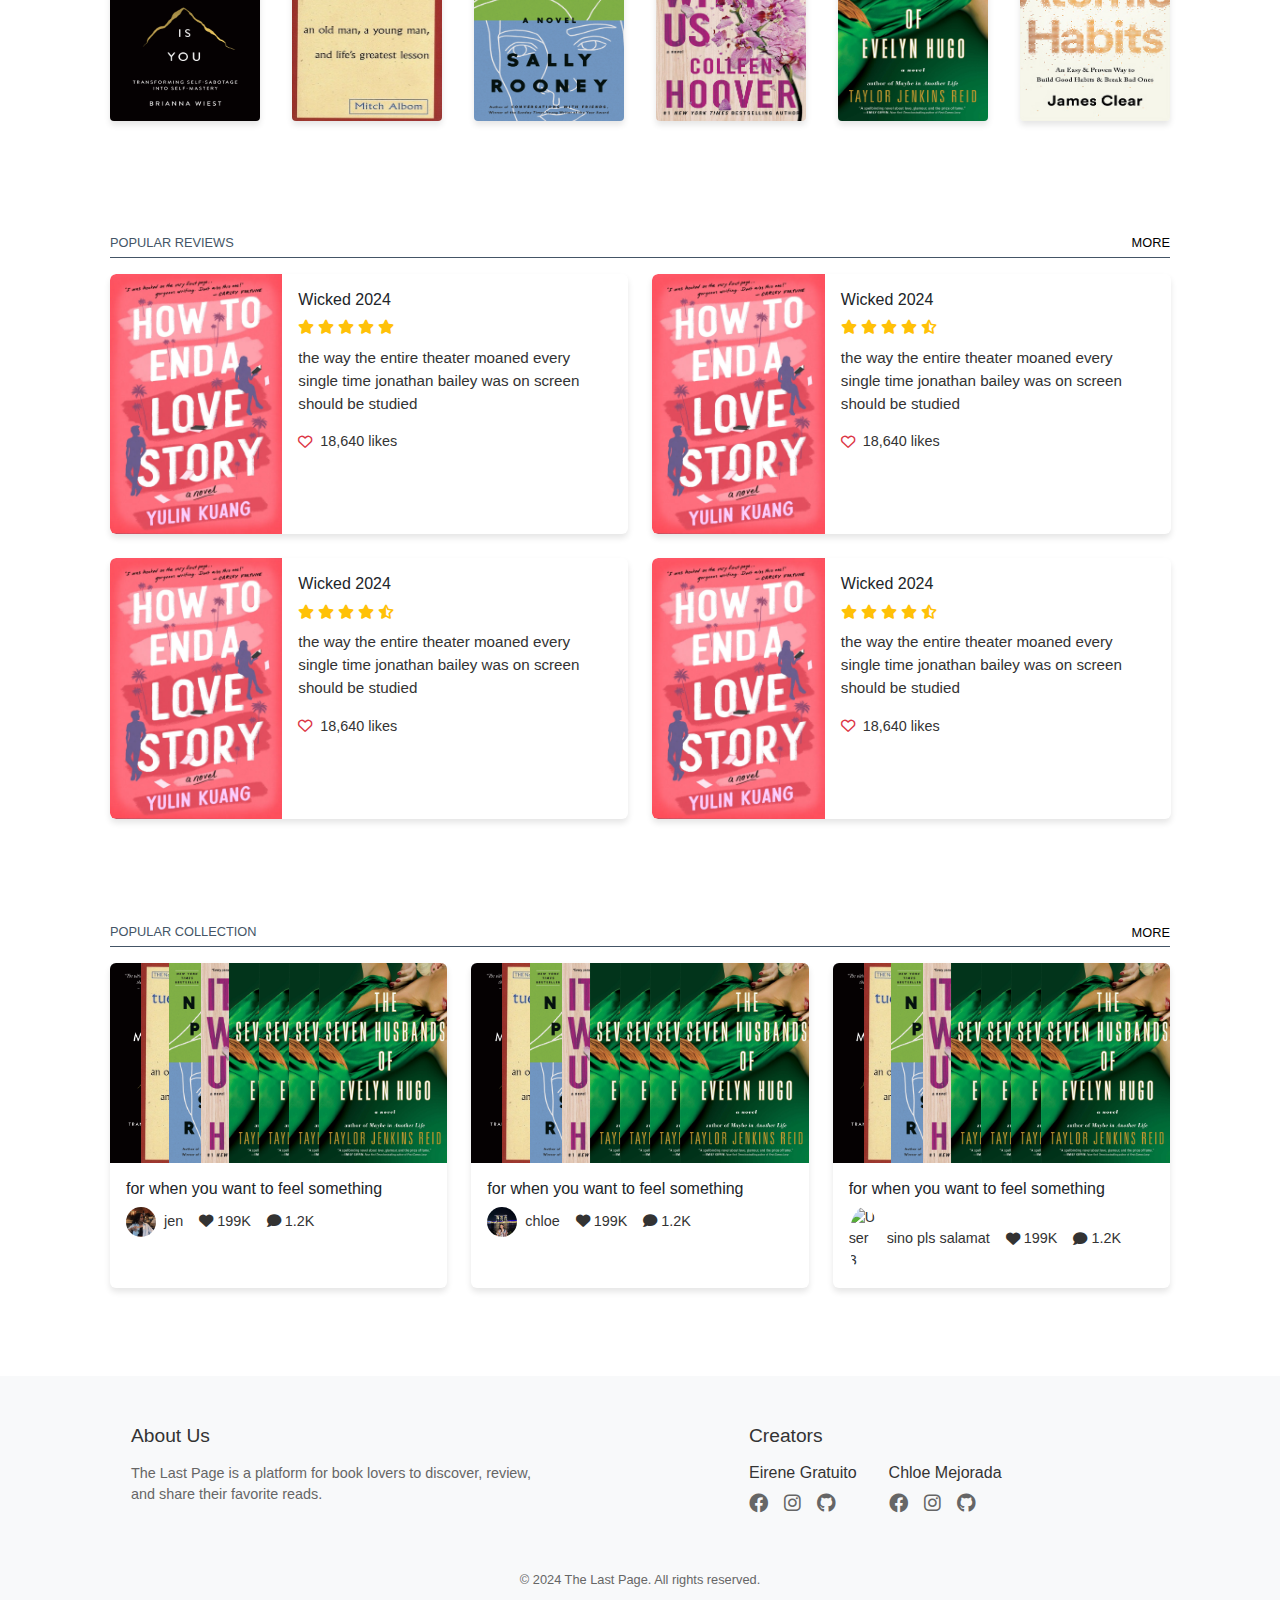
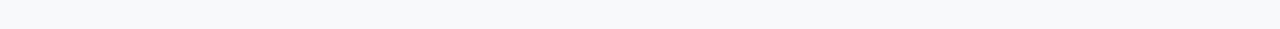
==== commit 67f9efa2: "Created Collection List Page" ====
--- a/index.html
+++ b/index.html
@@ -426,19 +426,58 @@
               <div class="col-md-4 mb-4">
                 <div class="card h-100">
                   <div class="image-stack">
-                    <img src="Assets/popular1.jpg" class="stacked-image" alt="Image 1">
-                    <img src="Assets/popular2.jpg" class="stacked-image" alt="Image 2">
-                    <img src="Assets/popular3.jpg" class="stacked-image" alt="Image 3">
-                    <img src="Assets/popular4.jpg" class="stacked-image" alt="Image 4">
-                    <img src="Assets/popular5.jpg" class="stacked-image" alt="Image 5">
-                    <img src="Assets/popular5.jpg" class="stacked-image" alt="Image 5">
-                    <img src="Assets/popular5.jpg" class="stacked-image" alt="Image 5">
-                    <img src="Assets/popular5.jpg" class="stacked-image" alt="Image 5">
+                    <img
+                      src="Assets/popular1.jpg"
+                      class="stacked-image"
+                      alt="Image 1"
+                    />
+                    <img
+                      src="Assets/popular2.jpg"
+                      class="stacked-image"
+                      alt="Image 2"
+                    />
+                    <img
+                      src="Assets/popular3.jpg"
+                      class="stacked-image"
+                      alt="Image 3"
+                    />
+                    <img
+                      src="Assets/popular4.jpg"
+                      class="stacked-image"
+                      alt="Image 4"
+                    />
+                    <img
+                      src="Assets/popular5.jpg"
+                      class="stacked-image"
+                      alt="Image 5"
+                    />
+                    <img
+                      src="Assets/popular5.jpg"
+                      class="stacked-image"
+                      alt="Image 5"
+                    />
+                    <img
+                      src="Assets/popular5.jpg"
+                      class="stacked-image"
+                      alt="Image 5"
+                    />
+                    <img
+                      src="Assets/popular5.jpg"
+                      class="stacked-image"
+                      alt="Image 5"
+                    />
                   </div>
                   <div class="card-body">
-                    <h5 class="card-title">for when you want to feel something</h5>
+                    <h5 class="card-title">
+                      for when you want to feel something
+                    </h5>
                     <div class="d-flex align-items-center">
-                      <img src="Assets/user1.jpg" class="rounded-circle me-2" alt="User 1" width="30">
+                      <img
+                        src="Assets/user1.jpg"
+                        class="rounded-circle me-2"
+                        alt="User 1"
+                        width="30"
+                      />
                       <span>jen</span>
                       <i class="fas fa-heart ms-3 me-1"></i> 199K
                       <i class="fas fa-comment ms-3 me-1"></i> 1.2K
@@ -449,19 +488,58 @@
               <div class="col-md-4 mb-4">
                 <div class="card h-100">
                   <div class="image-stack">
-                    <img src="Assets/popular1.jpg" class="stacked-image" alt="Image 1">
-                    <img src="Assets/popular2.jpg" class="stacked-image" alt="Image 2">
-                    <img src="Assets/popular3.jpg" class="stacked-image" alt="Image 3">
-                    <img src="Assets/popular4.jpg" class="stacked-image" alt="Image 4">
-                    <img src="Assets/popular5.jpg" class="stacked-image" alt="Image 5">
-                    <img src="Assets/popular5.jpg" class="stacked-image" alt="Image 5">
-                    <img src="Assets/popular5.jpg" class="stacked-image" alt="Image 5">
-                    <img src="Assets/popular5.jpg" class="stacked-image" alt="Image 5">
+                    <img
+                      src="Assets/popular1.jpg"
+                      class="stacked-image"
+                      alt="Image 1"
+                    />
+                    <img
+                      src="Assets/popular2.jpg"
+                      class="stacked-image"
+                      alt="Image 2"
+                    />
+                    <img
+                      src="Assets/popular3.jpg"
+                      class="stacked-image"
+                      alt="Image 3"
+                    />
+                    <img
+                      src="Assets/popular4.jpg"
+                      class="stacked-image"
+                      alt="Image 4"
+                    />
+                    <img
+                      src="Assets/popular5.jpg"
+                      class="stacked-image"
+                      alt="Image 5"
+                    />
+                    <img
+                      src="Assets/popular5.jpg"
+                      class="stacked-image"
+                      alt="Image 5"
+                    />
+                    <img
+                      src="Assets/popular5.jpg"
+                      class="stacked-image"
+                      alt="Image 5"
+                    />
+                    <img
+                      src="Assets/popular5.jpg"
+                      class="stacked-image"
+                      alt="Image 5"
+                    />
                   </div>
                   <div class="card-body">
-                    <h5 class="card-title">for when you want to feel something</h5>
+                    <h5 class="card-title">
+                      for when you want to feel something
+                    </h5>
                     <div class="d-flex align-items-center">
-                      <img src="Assets/user2.jpg" class="rounded-circle me-2" alt="User 2" width="30">
+                      <img
+                        src="Assets/user2.jpg"
+                        class="rounded-circle me-2"
+                        alt="User 2"
+                        width="30"
+                      />
                       <span>chloe</span>
                       <i class="fas fa-heart ms-3 me-1"></i> 199K
                       <i class="fas fa-comment ms-3 me-1"></i> 1.2K
@@ -472,19 +550,58 @@
               <div class="col-md-4 mb-4">
                 <div class="card h-100">
                   <div class="image-stack">
-                    <img src="Assets/popular1.jpg" class="stacked-image" alt="Image 1">
-                    <img src="Assets/popular2.jpg" class="stacked-image" alt="Image 2">
-                    <img src="Assets/popular3.jpg" class="stacked-image" alt="Image 3">
-                    <img src="Assets/popular4.jpg" class="stacked-image" alt="Image 4">
-                    <img src="Assets/popular5.jpg" class="stacked-image" alt="Image 5">
-                    <img src="Assets/popular5.jpg" class="stacked-image" alt="Image 5">
-                    <img src="Assets/popular5.jpg" class="stacked-image" alt="Image 5">
-                    <img src="Assets/popular5.jpg" class="stacked-image" alt="Image 5">
+                    <img
+                      src="Assets/popular1.jpg"
+                      class="stacked-image"
+                      alt="Image 1"
+                    />
+                    <img
+                      src="Assets/popular2.jpg"
+                      class="stacked-image"
+                      alt="Image 2"
+                    />
+                    <img
+                      src="Assets/popular3.jpg"
+                      class="stacked-image"
+                      alt="Image 3"
+                    />
+                    <img
+                      src="Assets/popular4.jpg"
+                      class="stacked-image"
+                      alt="Image 4"
+                    />
+                    <img
+                      src="Assets/popular5.jpg"
+                      class="stacked-image"
+                      alt="Image 5"
+                    />
+                    <img
+                      src="Assets/popular5.jpg"
+                      class="stacked-image"
+                      alt="Image 5"
+                    />
+                    <img
+                      src="Assets/popular5.jpg"
+                      class="stacked-image"
+                      alt="Image 5"
+                    />
+                    <img
+                      src="Assets/popular5.jpg"
+                      class="stacked-image"
+                      alt="Image 5"
+                    />
                   </div>
                   <div class="card-body">
-                    <h5 class="card-title">for when you want to feel something</h5>
+                    <h5 class="card-title">
+                      for when you want to feel something
+                    </h5>
                     <div class="d-flex align-items-center">
-                      <img src="Assets/user3.jpg" class="rounded-circle me-2" alt="User 3" width="30">
+                      <img
+                        src="Assets/user3.jpg"
+                        class="rounded-circle me-2"
+                        alt="User 3"
+                        width="30"
+                      />
                       <span>sino pls salamat</span>
                       <i class="fas fa-heart ms-3 me-1"></i> 199K
                       <i class="fas fa-comment ms-3 me-1"></i> 1.2K
@@ -497,6 +614,51 @@
           </div>
         </section>
       </div>
+      <footer class="footer">
+        <div class="footer-content">
+          <div class="footer-section">
+            <h3>About Us</h3>
+            <p>
+              The Last Page is a platform for book lovers to discover, review,
+              and share their favorite reads.
+            </p>
+          </div>
+
+          <div class="footer-section">
+            <h3>Creators</h3>
+            <div class="creators">
+              <div class="creator">
+                <h4>Eirene Gratuito</h4>
+                <div class="social-links">
+                  <a href="#" target="_blank"
+                    ><i class="fab fa-facebook"></i
+                  ></a>
+                  <a href="#" target="_blank"
+                    ><i class="fab fa-instagram"></i
+                  ></a>
+                  <a href="#" target="_blank"><i class="fab fa-github"></i></a>
+                </div>
+              </div>
+              <div class="creator">
+                <h4>Chloe Mejorada</h4>
+                <div class="social-links">
+                  <a href="#" target="_blank"
+                    ><i class="fab fa-facebook"></i
+                  ></a>
+                  <a href="#" target="_blank"
+                    ><i class="fab fa-instagram"></i
+                  ></a>
+                  <a href="#" target="_blank"><i class="fab fa-github"></i></a>
+                </div>
+              </div>
+            </div>
+          </div>
+        </div>
+
+        <div class="footer-bottom">
+          <p>&copy; 2024 The Last Page. All rights reserved.</p>
+        </div>
+      </footer>
     </main>
 
     <script src="https://cdn.jsdelivr.net/npm/bootstrap@5.3.2/dist/js/bootstrap.bundle.min.js"></script>
--- a/style.css
+++ b/style.css
@@ -33,7 +33,7 @@
 .nav-link {
   color: #000 !important;
   margin: 0 0.8rem;
-  font-size: 0.95rem;
+  font-size: 1.1rem;
   position: relative;
   transition: color 0.3s ease;
 }
@@ -61,7 +61,7 @@
   left: 0;
   padding-left: 8px;
   color: #000;
-  font-size: 0.9rem;
+  font-size: 1.1rem;
 }
 
 .search-input {
@@ -248,6 +248,9 @@
   margin-top: 5rem;
 }
 
+.popular-section .poster {
+  margin-top: -2rem;
+}
 
 .popular-title {
   font-size: 0.8rem;
@@ -433,4 +436,506 @@
 .stacked-image:nth-child(5) { left: 120px; }
 .stacked-image:nth-child(6) { left: 150px; }
 .stacked-image:nth-child(7) { left: 180px; }
-.stacked-image:nth-child(8) { left: 210px; }+.stacked-image:nth-child(8) { left: 210px; }
+
+/*Book Section */
+.books-section {
+  max-width: 1050px;
+  margin: 0 auto;
+}
+
+.books-section .section-header {
+  display: flex;
+  justify-content: space-between;
+  align-items: center;
+  margin-bottom: 1rem;
+  width: 100%;
+}
+
+.popular-title {
+  font-size: 1rem;
+  color: #333;
+}
+
+.carousel {
+  position: relative;
+}
+
+.books-container {
+  display: flex;
+  gap: 1rem;
+  overflow: hidden;
+}
+
+.book {
+  position: relative;
+  width: 250px;
+  height: 350px;
+  flex-shrink: 0;
+  border-radius: 4px;
+  box-shadow: 0 4px 6px rgba(0, 0, 0, 0.1);
+  transition: transform 0.3s ease;
+}
+
+.book img {
+  width: 100%;
+  height: 100%;
+  object-fit: fill;
+  border-radius: 4px;
+}
+
+.book-actions {
+  position: absolute;
+  bottom: 12px;
+  left: 50%;
+  transform: translateX(-50%);
+  display: flex;
+  gap: 12px;
+  opacity: 0;
+  transition: opacity 0.3s ease;
+  z-index: 2;
+}
+
+.book:hover .book-actions {
+  opacity: 1;
+}
+
+.action-btn {
+  background: rgba(0, 0, 0, 0.7);
+  border: none;
+  border-radius: 50%;
+  width: 32px;
+  height: 32px;
+  display: flex;
+  align-items: center;
+  justify-content: center;
+  cursor: pointer;
+}
+
+.action-btn i {
+  color: white;
+  font-size: 14px;
+}
+
+.nav-arrow {
+  position: absolute;
+  top: 50%;
+  transform: translateY(-50%);
+  z-index: 1;
+  background: none;
+  border: none;
+  cursor: pointer;
+  font-size: 2rem;
+  color: #333;
+}
+
+.left-arrow {
+  left: -3rem;
+}
+
+.right-arrow {
+  right: -3rem;
+}
+
+.nav-arrow:hover {
+  color: #007bff;
+}
+
+/* Browse Menu Styles */
+.browse-menu {
+  display: flex;
+  align-items: center;
+  gap: 1rem;
+  margin-top: 3rem;
+}
+
+.browse-label {
+  color: #8b8b8b;
+  font-size: 0.8rem;
+}
+
+.browse-options {
+  display: flex;
+  gap: 0.5rem;
+  background: rgba(255, 255, 255, 0.05);
+  padding: 0.5rem;
+  border-radius: 8px;
+}
+
+.dropdown {
+  position: relative;
+}
+
+.browse-btn {
+  background: none;
+  border: none;
+  color: #8b8b8b;
+  padding: 0.5rem 1rem;
+  display: flex;
+  align-items: center;
+  gap: 0.5rem;
+  cursor: pointer;
+  font-size: 0.8rem;
+}
+
+.browse-btn i {
+  font-size: 0.8em;
+}
+
+.dropdown-menu {
+  position: absolute;
+  top: 100%;
+  left: 0;
+  background-color: #333;
+  border: 1px solid #444;
+  border-radius: 4px;
+  padding: 0.5rem 0;
+  min-width: 150px;
+  max-height: 300px;
+  overflow-y: auto;
+  margin-top: 0.5rem;
+  z-index: 1000;
+}
+
+.dropdown-item {
+  color: #8b8b8b;
+  padding: 0.5rem 1rem;
+  font-size: 0.8rem;
+}
+
+.dropdown-item:hover {
+  background-color: rgba(255, 255, 255, 0.1);
+  color: #fff;
+}
+
+/* Customize scrollbar for dropdown menus */
+.dropdown-menu::-webkit-scrollbar {
+  width: 8px;
+}
+
+.dropdown-menu::-webkit-scrollbar-track {
+  background: #333;
+}
+
+.dropdown-menu::-webkit-scrollbar-thumb {
+  background: #666;
+  border-radius: 4px;
+}
+
+.dropdown-menu::-webkit-scrollbar-thumb:hover {
+  background: #777;
+}
+
+/*Books Catalog*/
+.books-catalog .books-section {
+    max-width: 1050px;  /* Match the width of your books container */
+    margin: 0 auto;
+    padding: 0;
+}
+
+.books-catalog {
+  display: flex;
+  flex-wrap: wrap;
+  justify-content: flex-start; /* Align items to start */
+  gap: 15px;
+  padding-bottom: 0.5rem;
+  margin-bottom: 1rem;
+  border-bottom: 1px solid rgba(0, 0, 0, 0.6);
+  width: 100%; 
+}
+
+.books-catalog .book {
+  width: 198px; 
+  height: 280px; 
+  margin: 0; 
+}
+
+.books-catalog .book img {
+  width: 100%;
+  height: 100%;
+  object-fit: fill;
+  border-radius: 4px;
+}
+
+.catalog-navigation {
+  display: flex;
+  justify-content: flex-end;
+}
+
+.catalog-next-btn {
+  background: transparent;
+  border: 1px solid #333;
+  border-radius: 15px;
+  padding: 4px 12px;
+  font-size: 0.8rem;
+  color: #333;
+  cursor: pointer;
+  display: flex;
+  align-items: center;
+  gap: 4px;
+  transition: all 0.3s ease;
+}
+
+.catalog-next-btn:hover {
+  background: #333;
+  color: white;
+}
+
+.catalog-next-btn i {
+  font-size: 0.7rem;
+}
+
+/* Collection.html*/
+.list-intro {
+  text-align: center;
+  padding: 4rem 2rem;
+  margin-bottom: -5rem;
+}
+
+.list-intro-title {
+  color: #99AABB;
+  font-size: 1.8rem;
+  font-weight: normal;
+  max-width: 800px;
+  margin: 0 auto 1.5rem;
+}
+
+.start-list-btn {
+  background: #2c3440;
+  color: #fff;
+  border: none;
+  padding: 8px 16px;
+  border-radius: 3px;
+  font-size: 0.8rem;
+  cursor: pointer;
+  transition: background-color 0.2s ease;
+}
+
+.start-list-btn:hover {
+  background: #456;
+}
+.collections-container {
+  max-width: 1200px;
+  margin: 0 auto;
+  padding: 2rem;
+}
+
+.collections-container .section-header {
+  display: flex;
+  justify-content: space-between;
+  align-items: center;
+  margin-bottom: 1rem;
+  width: 100%;
+}
+
+.section-title {
+  color: black;
+  font-size: 0.8rem;
+}
+
+.sort-options {
+  color: #666;
+  font-size: 0.8rem;
+}
+
+.collection-item {
+  display: flex;
+  gap: 2rem;
+  padding: 1rem;
+  transition: background-color 0.3s ease;
+  border-bottom: 1px solid #2c3440; /* Changed to solid color */
+  margin-bottom: 1px; /* Added to ensure border visibility */
+}
+
+.collection-item:hover {
+  background-color: rgba(255, 255, 255, 0.05);
+}
+
+
+.poster-stack {
+  position: relative;
+  width: 400px;
+  height: 150px;
+}
+
+.poster-stack img {
+  position: absolute;
+  height: 100%;
+  width: auto;
+  border-radius: 4px;
+  transition: transform 0.3s ease;
+}
+
+/* Position each image with overlap */
+.poster-stack img:nth-child(1) { left: 0; z-index: 8; }
+.poster-stack img:nth-child(2) { left: 40px; z-index: 7; }
+.poster-stack img:nth-child(3) { left: 80px; z-index: 6; }
+.poster-stack img:nth-child(4) { left: 120px; z-index: 5; }
+.poster-stack img:nth-child(5) { left: 160px; z-index: 4; }
+.poster-stack img:nth-child(6) { left: 200px; z-index: 3; }
+.poster-stack img:nth-child(7) { left: 240px; z-index: 2; }
+.poster-stack img:nth-child(8) { left: 280px; z-index: 1; }
+
+.collection-info {
+  flex: 1;
+}
+
+.collection-info h3 {
+  color: #fff;
+  font-size: 1.4rem;
+  margin-bottom: 0.8rem;
+}
+
+.list-meta {
+  display: flex;
+  align-items: center;
+  gap: 1rem;
+  color: #666;
+  font-size: 0.9rem;
+  margin-bottom: 0.8rem;
+}
+
+.user {
+  display: flex;
+  align-items: center;
+  gap: 0.5rem;
+}
+
+.user-avatar {
+  width: 24px;
+  height: 24px;
+  border-radius: 50%;
+}
+
+.list-description {
+  color: #666;
+  font-size: 0.9rem;
+  line-height: 1.4;
+}
+
+.sort-options {
+  color: #666;
+  font-size: 0.9rem;
+  display: flex;
+  align-items: center;
+  gap: 1rem;
+}
+
+.dropdown {
+  position: relative;
+  display: inline-block;
+}
+
+.time-dropdown-btn {
+  background: none;
+  border: none;
+  color: #666;
+  font-size: 0.8rem;
+  cursor: pointer;
+  display: flex;
+  align-items: center;
+  gap: 0.5rem;
+  padding: 0;
+}
+
+.time-dropdown-btn i {
+  font-size: 0.8rem;
+}
+
+.time-dropdown-menu {
+  position: absolute;
+  top: 100%;
+  right: 0;
+  background: #2c3440;
+  border: 1px solid #456;
+  border-radius: 3px;
+  min-width: 120px;
+  display: none;
+  z-index: 1000;
+}
+
+.dropdown:hover .time-dropdown-menu {
+  display: block;
+}
+
+.time-dropdown-item {
+  display: block;
+  padding: 8px 12px;
+  color: #fff;
+  text-decoration: none;
+  font-size: 0.9rem;
+}
+
+.time-dropdown-item:hover {
+  background: #456;
+}
+
+/* Footer Section*/
+.footer {
+  background-color: #f8f9fa;
+  padding: 3rem 0 1.5rem;
+  margin-top: 4rem;
+}
+
+.footer-content {
+  max-width: 1050px;
+  margin: 0 auto;
+  display: flex;
+  justify-content: space-between;
+  padding: 0 1rem;
+}
+
+.footer-section {
+  flex: 1;
+  max-width: 400px;
+}
+
+.footer-section h3 {
+  color: #333;
+  font-size: 1.2rem;
+  margin-bottom: 1rem;
+}
+
+.footer-section p {
+  color: #666;
+  font-size: 0.9rem;
+  line-height: 1.5;
+}
+
+.creators {
+  display: flex;
+  gap: 2rem;
+}
+
+.creator h4 {
+  color: #333;
+  font-size: 1rem;
+  margin-bottom: 0.5rem;
+}
+
+.social-links {
+  display: flex;
+  gap: 1rem;
+}
+
+.social-links a {
+  color: #666;
+  font-size: 1.2rem;
+  transition: color 0.3s ease;
+}
+
+.social-links a:hover {
+  color: #F25C05;
+}
+
+.footer-bottom {
+  margin: 2rem auto 0;
+  padding: 1rem;
+  text-align: center;
+}
+
+.footer-bottom p {
+  color: #666;
+  font-size: 0.8rem;
+  margin: 0;
+}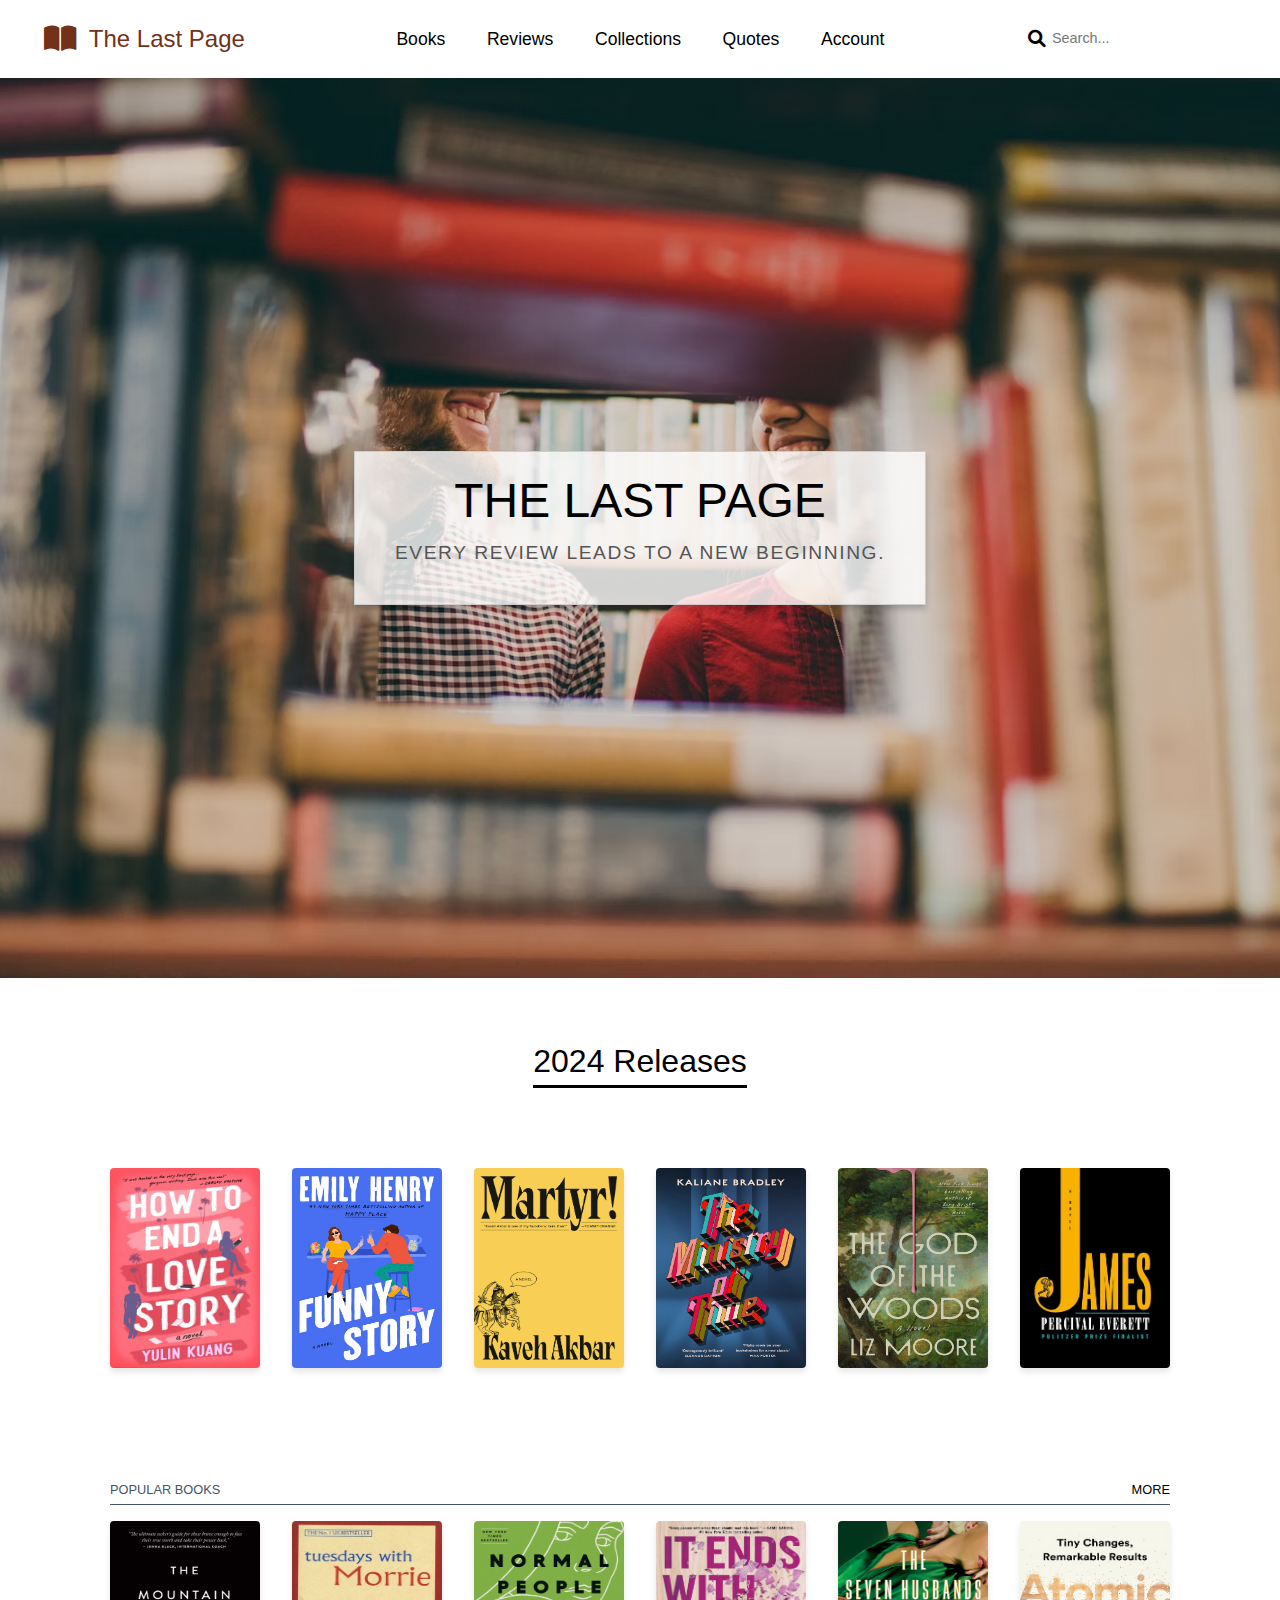
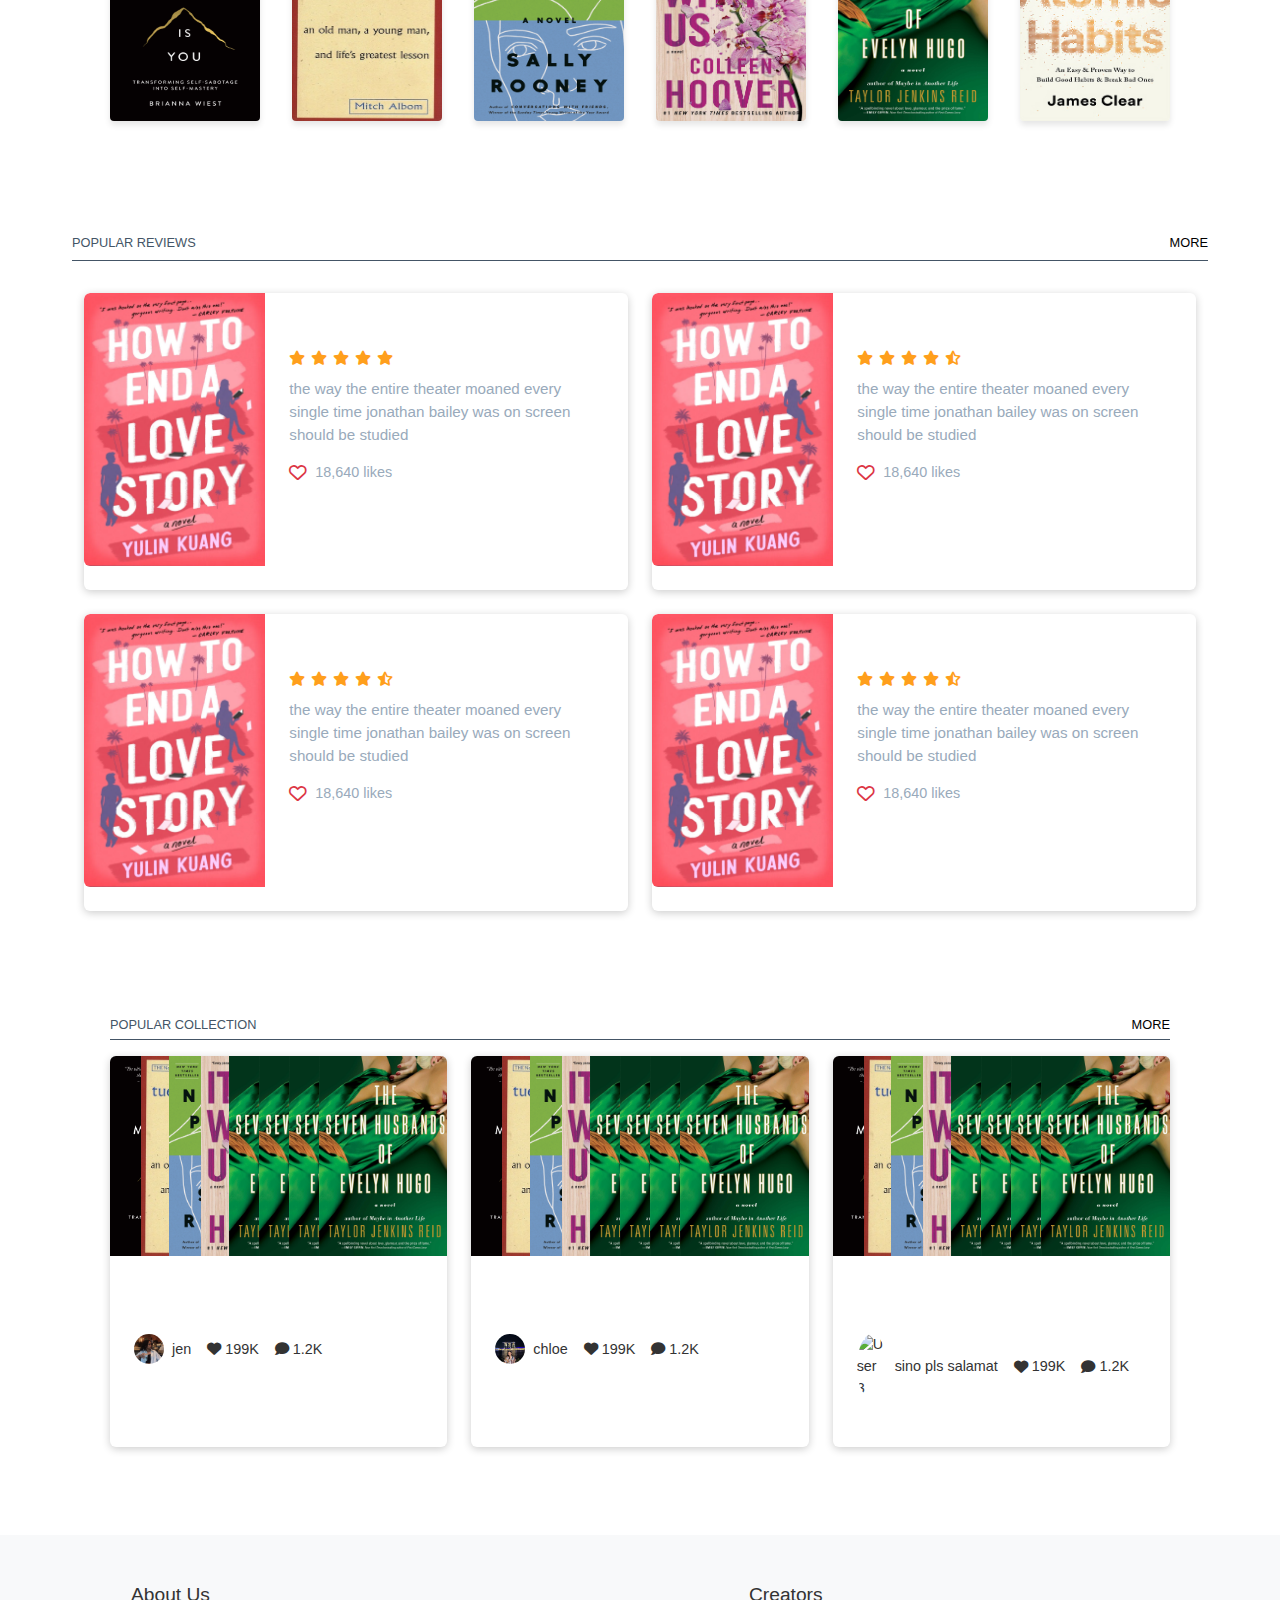
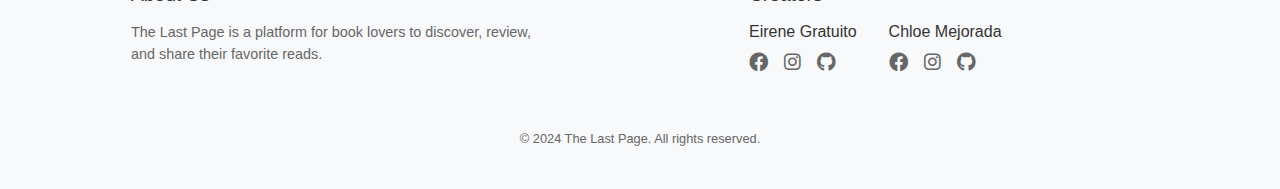
==== commit da53cce7: "Created reviews.html" ====
--- a/index.html
+++ b/index.html
@@ -614,6 +614,7 @@
           </div>
         </section>
       </div>
+      <!--Footer-->
       <footer class="footer">
         <div class="footer-content">
           <div class="footer-section">
--- a/style.css
+++ b/style.css
@@ -252,13 +252,13 @@
   margin-top: -2rem;
 }
 
-.popular-title {
+.popular-section .popular-title {
   font-size: 0.8rem;
   margin: 0;
   color: #456;
 }
 
-.more-link {
+.popular-section .more-link {
   color: black;
   text-decoration: none;
   font-size: 0.8rem;
@@ -310,6 +310,7 @@
 .review-section .row {
   margin: 0; /* Remove default row margin */
 }
+
 .section-header {
   display: flex;
   justify-content: space-between;
@@ -564,48 +565,67 @@
 
 .dropdown {
   position: relative;
+  display: inline-block;
 }
 
 .browse-btn {
   background: none;
   border: none;
-  color: #8b8b8b;
+  color: #99AABB;
   padding: 0.5rem 1rem;
   display: flex;
   align-items: center;
   gap: 0.5rem;
   cursor: pointer;
   font-size: 0.8rem;
+  border-radius: 3px;
+  transition: all 0.2s ease;
 }
 
 .browse-btn i {
   font-size: 0.8em;
-}
-
-.dropdown-menu {
+  transition: transform 0.2s ease;
+}
+
+.browse-btn.active {
+  background: #456;
+  color: #fff;
+}
+
+.browse-btn.active i {
+  transform: rotate(180deg);
+}
+
+.dropdown-content {
+  display: none;
   position: absolute;
   top: 100%;
   left: 0;
-  background-color: #333;
-  border: 1px solid #444;
-  border-radius: 4px;
-  padding: 0.5rem 0;
-  min-width: 150px;
+  background: #2c3440;
+  min-width: 160px;
+  border-radius: 3px;
+  box-shadow: 0 2px 8px rgba(0,0,0,0.2);
+  z-index: 1000;
+  margin-top: 0.2rem;
   max-height: 300px;
   overflow-y: auto;
-  margin-top: 0.5rem;
-  z-index: 1000;
-}
-
-.dropdown-item {
-  color: #8b8b8b;
-  padding: 0.5rem 1rem;
-  font-size: 0.8rem;
-}
-
-.dropdown-item:hover {
-  background-color: rgba(255, 255, 255, 0.1);
+}
+
+.dropdown.active .dropdown-content {
+  display: block;
+}
+
+.dropdown-content a {
   color: #fff;
+  padding: 8px 16px;
+  text-decoration: none;
+  display: block;
+  font-size: 0.8rem;
+  transition: background-color 0.2s ease;
+}
+
+.dropdown-content a:hover {
+  background-color: #456;
 }
 
 /* Customize scrollbar for dropdown menus */
@@ -638,7 +658,7 @@
   flex-wrap: wrap;
   justify-content: flex-start; /* Align items to start */
   gap: 15px;
-  padding-bottom: 0.5rem;
+  padding-bottom: 1rem;
   margin-bottom: 1rem;
   border-bottom: 1px solid rgba(0, 0, 0, 0.6);
   width: 100%; 
@@ -870,6 +890,173 @@
   background: #456;
 }
 
+/* Review.html styles */
+.list-intro {
+  text-align: center;
+  padding: 4rem 2rem;
+  background-color: #14181c;
+  margin-bottom: 2rem;
+}
+
+.list-intro-title {
+  color: white;
+  font-size: 2.5rem;
+  max-width: 800px;
+  margin: 0 auto 2rem;
+  line-height: 1.3;
+}
+
+.start-list-btn {
+  background-color: #00b020;
+  color: white;
+  border: none;
+  padding: 10px 10px;
+  font-size: 1rem;
+  border-radius: 4px;
+  cursor: pointer;
+  transition: background-color 0.3s ease;
+}
+
+.start-list-btn:hover {
+  background-color: #00c527;
+}
+
+/* Reviews Section */
+.review-section {
+  max-width: 1200px;
+  margin: 0 auto;
+  padding: 0 2rem;
+}
+
+.review-section .section-header {
+  display: flex;
+  justify-content: space-between;
+  align-items: center;
+  border-bottom: 1px solid #456;
+  padding-bottom: 0.5rem;
+  margin-bottom: 2rem;
+  width: 100%;
+}
+
+.popular-title {
+  color: #99aabb;
+  font-size: 0.8rem;
+  font-weight: 500;
+  margin: 0;
+}
+
+.more-link {
+  color: #99aabb;
+  text-decoration: none;
+  font-size: 0.8rem;
+  font-weight: 500;
+  transition: color 0.3s ease;
+}
+
+.more-link:hover {
+  color: #fff;
+}
+
+/* Review Cards */
+.card {
+  border: none;
+  box-shadow: 0 2px 8px rgba(0, 0, 0, 0.2);
+  transition: transform 0.3s ease, box-shadow 0.3s ease;
+  margin-bottom: 1.5rem;
+  height: 100%;
+}
+
+.card:hover {
+  transform: translateY(-2px);
+  box-shadow: 0 4px 12px rgba(0, 0, 0, 0.3);
+}
+
+.card-body {
+  padding: 1.5rem;
+}
+
+.card-title {
+  color: #fff;
+  font-size: 1.2rem;
+  margin-bottom: 0.5rem;
+  font-weight: 500;
+}
+
+.card-text {
+  color: #99aabb;
+  font-size: 0.95rem;
+  line-height: 1.5;
+  margin-bottom: 1rem;
+}
+
+/* Star Ratings */
+.text-warning {
+  color: #ff9f1c !important;
+}
+
+.fa-star, .fa-star-half-alt {
+  font-size: 0.9rem;
+  margin-right: 2px;
+}
+
+/* Like Button */
+.like-icon {
+  color: #ff6b6b;
+  cursor: pointer;
+  transition: transform 0.2s ease;
+  font-size: 1.1rem;
+}
+
+.like-icon:hover {
+  transform: scale(1.1);
+}
+
+.like-count {
+  color: #99aabb;
+  font-size: 0.9rem;
+}
+
+/* Book Cover Image */
+.img-fluid {
+  height: 100%;
+  object-fit: cover;
+  border-radius: 4px 0 0 4px;
+}
+
+/* Responsive Adjustments */
+@media (max-width: 768px) {
+  .list-intro-title {
+      font-size: 2rem;
+  }
+
+  .review-section {
+      padding: 0 1rem;
+  }
+
+  .card-body {
+      padding: 1rem;
+  }
+
+  .col-md-4 {
+      max-height: 200px;
+  }
+}
+
+@media (max-width: 576px) {
+  .list-intro {
+      padding: 3rem 1rem;
+  }
+
+  .list-intro-title {
+      font-size: 1.5rem;
+  }
+
+  .start-list-btn {
+      padding: 0.8rem 1.5rem;
+      font-size: 1rem;
+  }
+}
+
 /* Footer Section*/
 .footer {
   background-color: #f8f9fa;
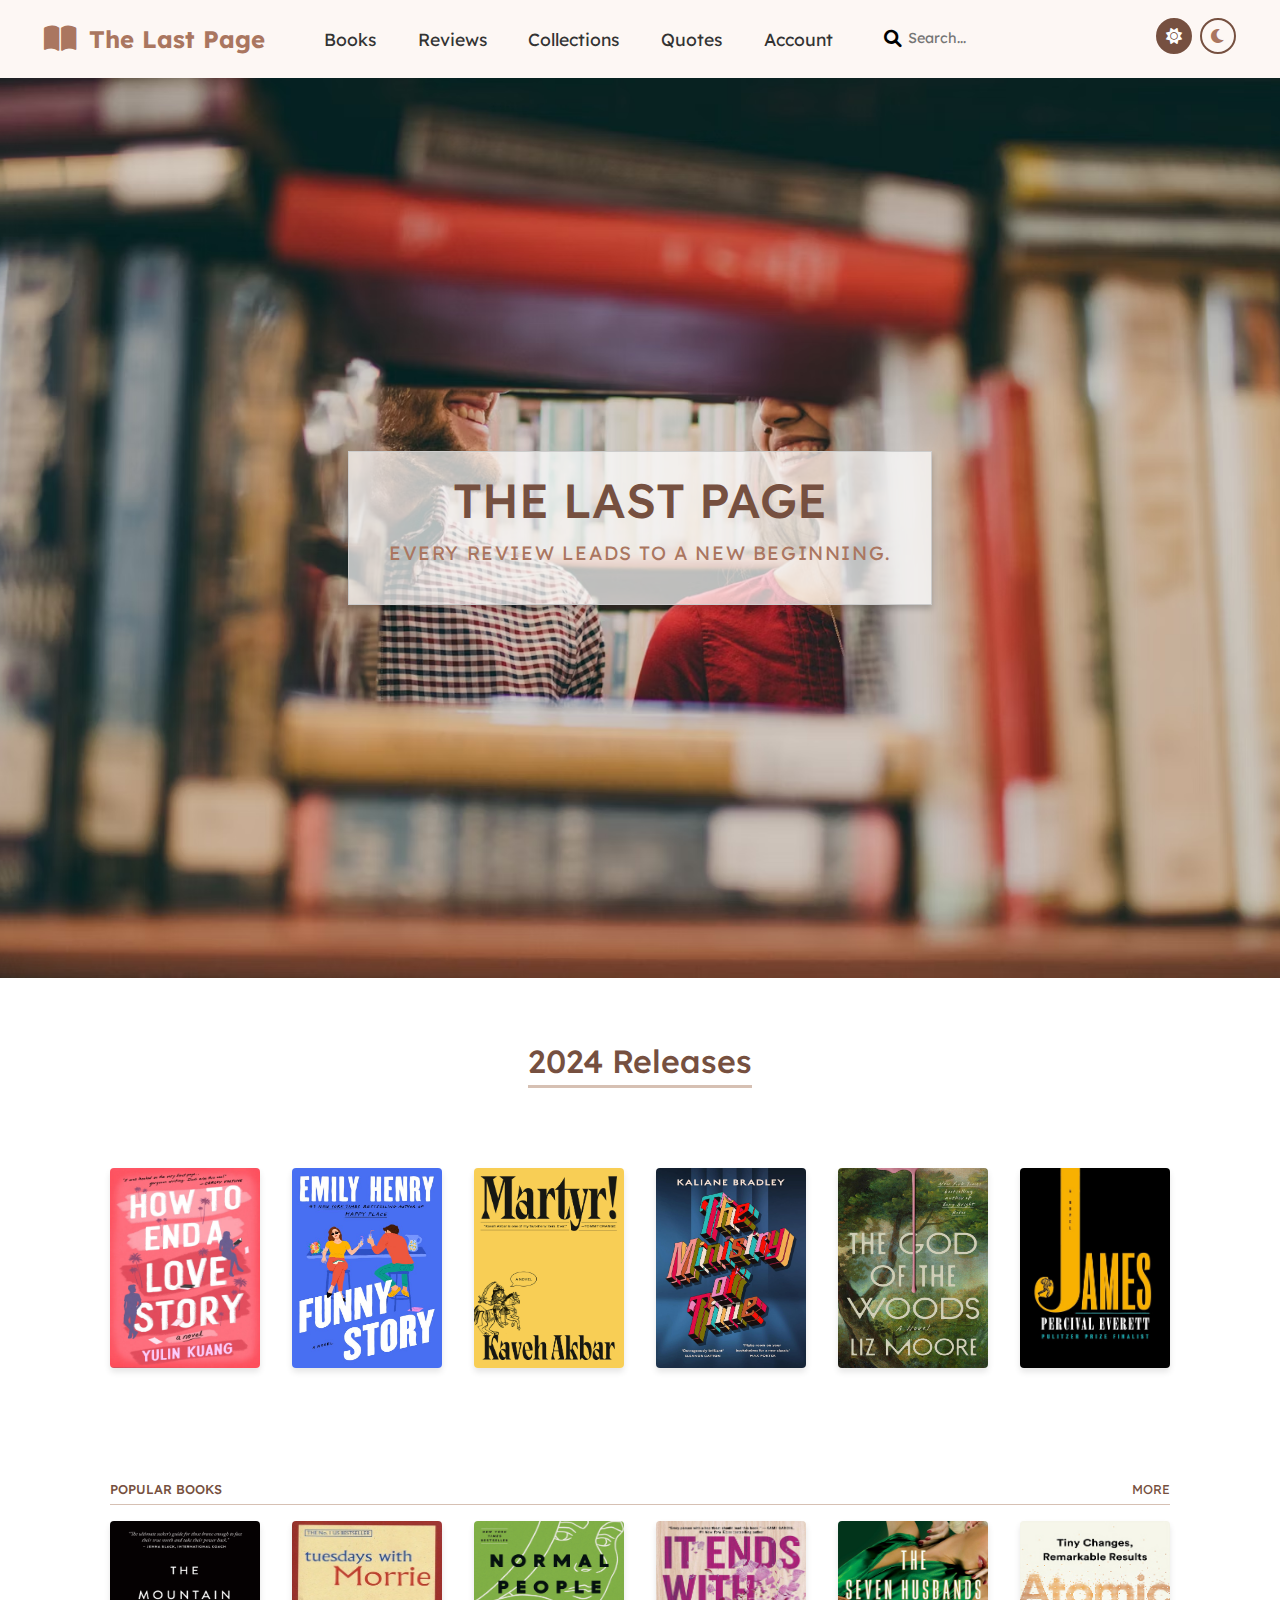
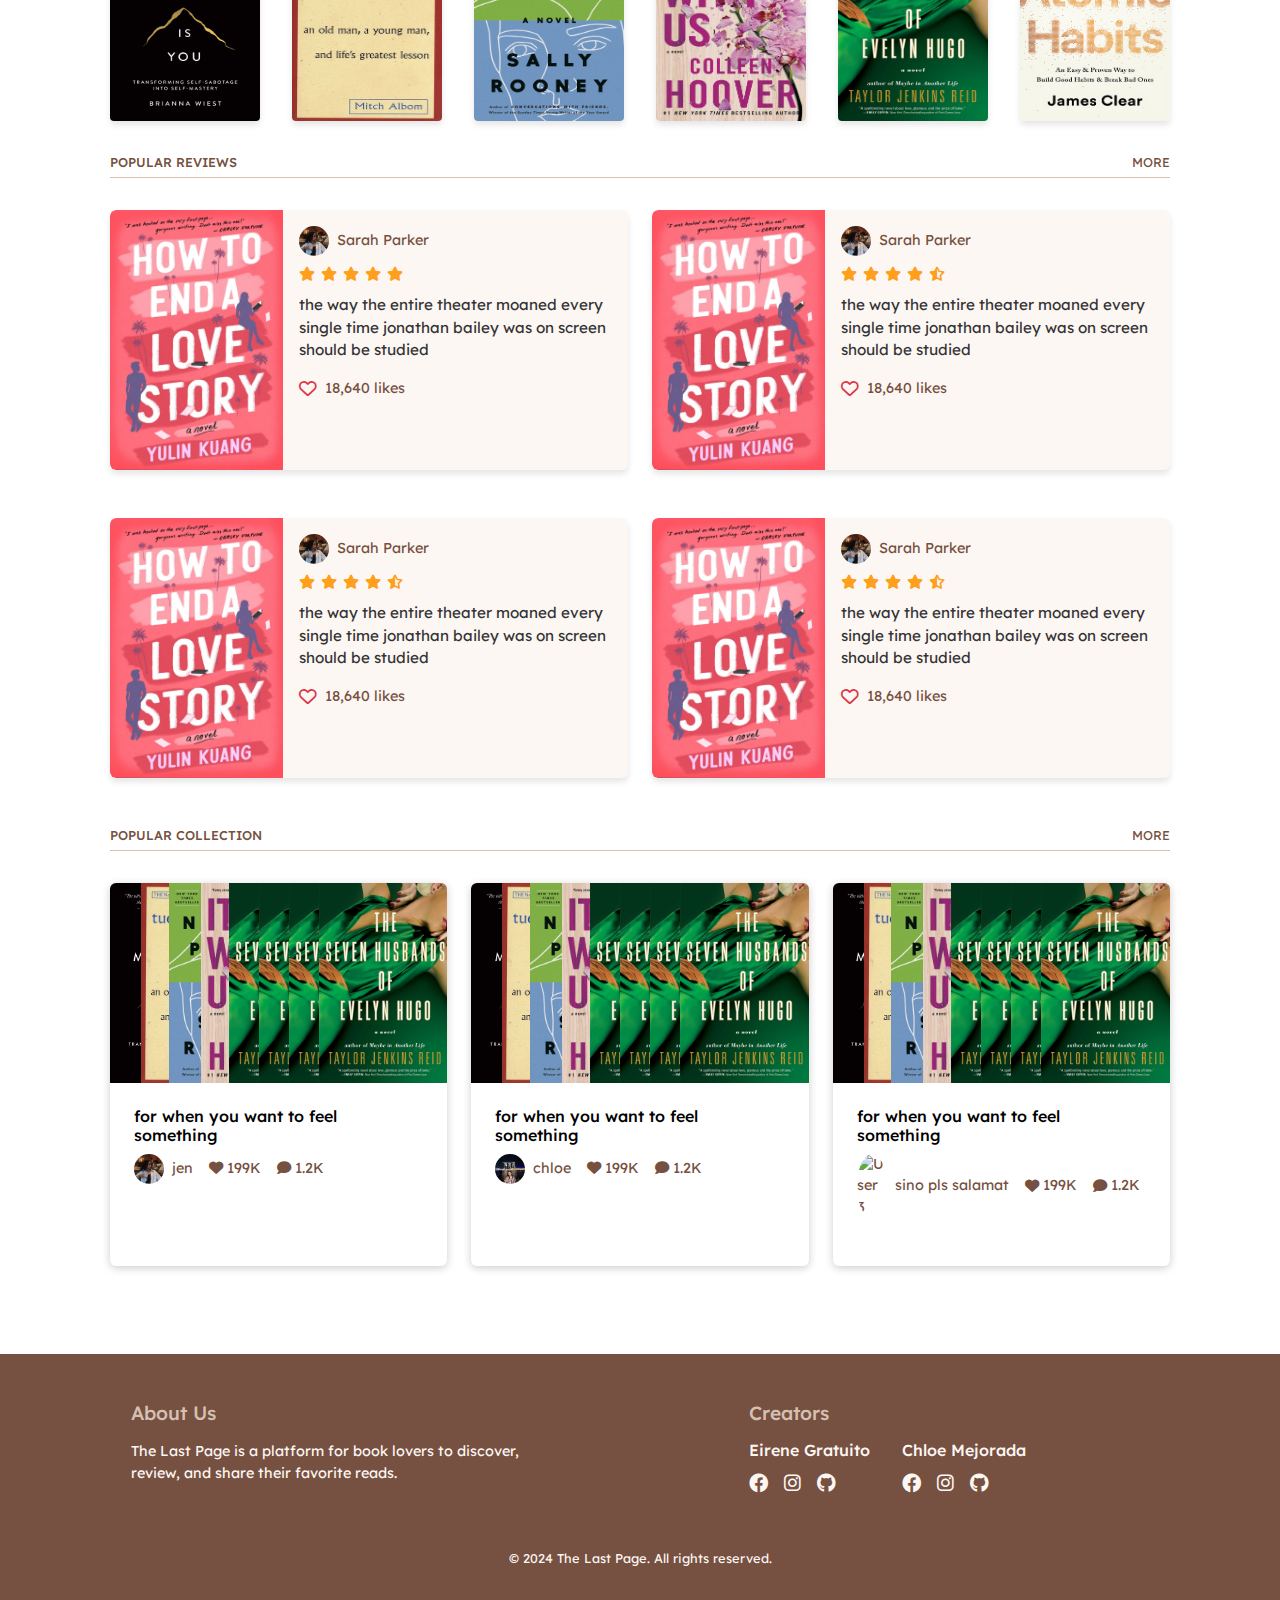
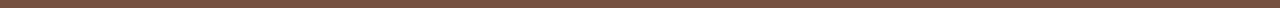
==== commit 5f9275b4: "Added account.html" ====
--- a/index.html
+++ b/index.html
@@ -11,17 +11,24 @@
       href="https://cdn.jsdelivr.net/npm/bootstrap@5.3.2/dist/css/bootstrap.min.css"
       rel="stylesheet"
     />
+    <link rel="preconnect" href="https://fonts.googleapis.com" />
+    <link rel="preconnect" href="https://fonts.gstatic.com" crossorigin />
+    <link
+      href="https://fonts.googleapis.com/css2?family=Inter:ital,opsz,wght@0,14..32,100..900;1,14..32,100..900&family=Lexend:wght@100..900&display=swap"
+      rel="stylesheet"
+    />
     <link
       href="https://cdnjs.cloudflare.com/ajax/libs/font-awesome/6.0.0/css/all.min.css"
       rel="stylesheet"
     />
     <link rel="stylesheet" href="style.css" />
+    <link rel="stylesheet" href="mediaqueries.css" />
   </head>
   <body>
     <header>
       <nav class="navbar navbar-expand-lg navbar-light">
         <div class="container-fluid">
-          <a class="navbar-brand">
+          <a class="navbar-brand" href="index.html">
             <i class="fas fa-book-open"></i>
             The Last Page
           </a>
@@ -37,19 +44,19 @@
           <div class="collapse navbar-collapse" id="navbarContent">
             <ul class="navbar-nav mx-auto mb-2 mb-lg-0">
               <li class="nav-item">
-                <a class="nav-link" href="#">Books</a>
+                <a class="nav-link" href="books.html">Books</a>
               </li>
               <li class="nav-item">
-                <a class="nav-link" href="#">Reviews</a>
+                <a class="nav-link" href="reviews.html">Reviews</a>
               </li>
               <li class="nav-item">
-                <a class="nav-link" href="#">Collections</a>
+                <a class="nav-link" href="collection.html">Collections</a>
               </li>
               <li class="nav-item">
-                <a class="nav-link" href="#">Quotes</a>
+                <a class="nav-link" href="quotes.html">Quotes</a>
               </li>
               <li class="nav-item">
-                <a class="nav-link" href="#">Account</a>
+                <a class="nav-link" href="account.html">Account</a>
               </li>
             </ul>
 
@@ -63,6 +70,20 @@
                     placeholder="Search..."
                   />
                   <div class="search-underline"></div>
+                </div>
+              </div>
+              <!-- Add theme switcher here -->
+              <div class="theme-switcher">
+                <div class="theme-options">
+                  <button
+                    class="theme-btn light-theme active"
+                    data-theme="light"
+                  >
+                    <i class="fas fa-sun"></i>
+                  </button>
+                  <button class="theme-btn dark-theme" data-theme="dark">
+                    <i class="fas fa-moon"></i>
+                  </button>
                 </div>
               </div>
             </div>
@@ -284,7 +305,16 @@
                   </div>
                   <div class="col-md-8">
                     <div class="card-body">
-                      <h5 class="card-title">Wicked 2024</h5>
+                      <div class="user-profile mb-2">
+                        <img
+                          src="Assets/user1.jpg"
+                          class="rounded-circle me-2"
+                          alt="User Avatar"
+                          width="30"
+                          height="30"
+                        />
+                        <span class="username">Sarah Parker</span>
+                      </div>
                       <div class="d-flex align-items-center mb-2">
                         <div class="me-2">
                           <i class="fas fa-star text-warning"></i>
@@ -319,7 +349,16 @@
                   </div>
                   <div class="col-md-8">
                     <div class="card-body">
-                      <h5 class="card-title">Wicked 2024</h5>
+                      <div class="user-profile mb-2">
+                        <img
+                          src="Assets/user1.jpg"
+                          class="rounded-circle me-2"
+                          alt="User Avatar"
+                          width="30"
+                          height="30"
+                        />
+                        <span class="username">Sarah Parker</span>
+                      </div>
                       <div class="d-flex align-items-center mb-2">
                         <div class="me-2">
                           <i class="fas fa-star text-warning"></i>
@@ -354,7 +393,16 @@
                   </div>
                   <div class="col-md-8">
                     <div class="card-body">
-                      <h5 class="card-title">Wicked 2024</h5>
+                      <div class="user-profile mb-2">
+                        <img
+                          src="Assets/user1.jpg"
+                          class="rounded-circle me-2"
+                          alt="User Avatar"
+                          width="30"
+                          height="30"
+                        />
+                        <span class="username">Sarah Parker</span>
+                      </div>
                       <div class="d-flex align-items-center mb-2">
                         <div class="me-2">
                           <i class="fas fa-star text-warning"></i>
@@ -389,7 +437,16 @@
                   </div>
                   <div class="col-md-8">
                     <div class="card-body">
-                      <h5 class="card-title">Wicked 2024</h5>
+                      <div class="user-profile mb-2">
+                        <img
+                          src="Assets/user1.jpg"
+                          class="rounded-circle me-2"
+                          alt="User Avatar"
+                          width="30"
+                          height="30"
+                        />
+                        <span class="username">Sarah Parker</span>
+                      </div>
                       <div class="d-flex align-items-center mb-2">
                         <div class="me-2">
                           <i class="fas fa-star text-warning"></i>
@@ -416,203 +473,201 @@
           </div>
         </section>
 
-        <section class="collection-section">
-          <div class="collection-section">
-            <div class="section-header">
-              <h2 class="popular-title">POPULAR COLLECTION</h2>
-              <a href="#" class="more-link">MORE</a>
-            </div>
-            <div class="row">
-              <div class="col-md-4 mb-4">
-                <div class="card h-100">
-                  <div class="image-stack">
+        <div class="collection-section">
+          <div class="section-header">
+            <h2 class="popular-title">POPULAR COLLECTION</h2>
+            <a href="#" class="more-link">MORE</a>
+          </div>
+          <div class="row">
+            <div class="col-md-4 mb-4">
+              <div class="card h-100">
+                <div class="image-stack">
+                  <img
+                    src="Assets/popular1.jpg"
+                    class="stacked-image"
+                    alt="Image 1"
+                  />
+                  <img
+                    src="Assets/popular2.jpg"
+                    class="stacked-image"
+                    alt="Image 2"
+                  />
+                  <img
+                    src="Assets/popular3.jpg"
+                    class="stacked-image"
+                    alt="Image 3"
+                  />
+                  <img
+                    src="Assets/popular4.jpg"
+                    class="stacked-image"
+                    alt="Image 4"
+                  />
+                  <img
+                    src="Assets/popular5.jpg"
+                    class="stacked-image"
+                    alt="Image 5"
+                  />
+                  <img
+                    src="Assets/popular5.jpg"
+                    class="stacked-image"
+                    alt="Image 5"
+                  />
+                  <img
+                    src="Assets/popular5.jpg"
+                    class="stacked-image"
+                    alt="Image 5"
+                  />
+                  <img
+                    src="Assets/popular5.jpg"
+                    class="stacked-image"
+                    alt="Image 5"
+                  />
+                </div>
+                <div class="card-body">
+                  <h5 class="card-title">
+                    for when you want to feel something
+                  </h5>
+                  <div class="d-flex align-items-center">
                     <img
-                      src="Assets/popular1.jpg"
-                      class="stacked-image"
-                      alt="Image 1"
+                      src="Assets/user1.jpg"
+                      class="rounded-circle me-2"
+                      alt="User 1"
+                      width="30"
                     />
+                    <span>jen</span>
+                    <i class="fas fa-heart ms-3 me-1"></i> 199K
+                    <i class="fas fa-comment ms-3 me-1"></i> 1.2K
+                  </div>
+                </div>
+              </div>
+            </div>
+            <div class="col-md-4 mb-4">
+              <div class="card h-100">
+                <div class="image-stack">
+                  <img
+                    src="Assets/popular1.jpg"
+                    class="stacked-image"
+                    alt="Image 1"
+                  />
+                  <img
+                    src="Assets/popular2.jpg"
+                    class="stacked-image"
+                    alt="Image 2"
+                  />
+                  <img
+                    src="Assets/popular3.jpg"
+                    class="stacked-image"
+                    alt="Image 3"
+                  />
+                  <img
+                    src="Assets/popular4.jpg"
+                    class="stacked-image"
+                    alt="Image 4"
+                  />
+                  <img
+                    src="Assets/popular5.jpg"
+                    class="stacked-image"
+                    alt="Image 5"
+                  />
+                  <img
+                    src="Assets/popular5.jpg"
+                    class="stacked-image"
+                    alt="Image 5"
+                  />
+                  <img
+                    src="Assets/popular5.jpg"
+                    class="stacked-image"
+                    alt="Image 5"
+                  />
+                  <img
+                    src="Assets/popular5.jpg"
+                    class="stacked-image"
+                    alt="Image 5"
+                  />
+                </div>
+                <div class="card-body">
+                  <h5 class="card-title">
+                    for when you want to feel something
+                  </h5>
+                  <div class="d-flex align-items-center">
                     <img
-                      src="Assets/popular2.jpg"
-                      class="stacked-image"
-                      alt="Image 2"
+                      src="Assets/user2.jpg"
+                      class="rounded-circle me-2"
+                      alt="User 2"
+                      width="30"
                     />
+                    <span>chloe</span>
+                    <i class="fas fa-heart ms-3 me-1"></i> 199K
+                    <i class="fas fa-comment ms-3 me-1"></i> 1.2K
+                  </div>
+                </div>
+              </div>
+            </div>
+            <div class="col-md-4 mb-4">
+              <div class="card h-100">
+                <div class="image-stack">
+                  <img
+                    src="Assets/popular1.jpg"
+                    class="stacked-image"
+                    alt="Image 1"
+                  />
+                  <img
+                    src="Assets/popular2.jpg"
+                    class="stacked-image"
+                    alt="Image 2"
+                  />
+                  <img
+                    src="Assets/popular3.jpg"
+                    class="stacked-image"
+                    alt="Image 3"
+                  />
+                  <img
+                    src="Assets/popular4.jpg"
+                    class="stacked-image"
+                    alt="Image 4"
+                  />
+                  <img
+                    src="Assets/popular5.jpg"
+                    class="stacked-image"
+                    alt="Image 5"
+                  />
+                  <img
+                    src="Assets/popular5.jpg"
+                    class="stacked-image"
+                    alt="Image 5"
+                  />
+                  <img
+                    src="Assets/popular5.jpg"
+                    class="stacked-image"
+                    alt="Image 5"
+                  />
+                  <img
+                    src="Assets/popular5.jpg"
+                    class="stacked-image"
+                    alt="Image 5"
+                  />
+                </div>
+                <div class="card-body">
+                  <h5 class="card-title">
+                    for when you want to feel something
+                  </h5>
+                  <div class="d-flex align-items-center">
                     <img
-                      src="Assets/popular3.jpg"
-                      class="stacked-image"
-                      alt="Image 3"
+                      src="Assets/user3.jpg"
+                      class="rounded-circle me-2"
+                      alt="User 3"
+                      width="30"
                     />
-                    <img
-                      src="Assets/popular4.jpg"
-                      class="stacked-image"
-                      alt="Image 4"
-                    />
-                    <img
-                      src="Assets/popular5.jpg"
-                      class="stacked-image"
-                      alt="Image 5"
-                    />
-                    <img
-                      src="Assets/popular5.jpg"
-                      class="stacked-image"
-                      alt="Image 5"
-                    />
-                    <img
-                      src="Assets/popular5.jpg"
-                      class="stacked-image"
-                      alt="Image 5"
-                    />
-                    <img
-                      src="Assets/popular5.jpg"
-                      class="stacked-image"
-                      alt="Image 5"
-                    />
-                  </div>
-                  <div class="card-body">
-                    <h5 class="card-title">
-                      for when you want to feel something
-                    </h5>
-                    <div class="d-flex align-items-center">
-                      <img
-                        src="Assets/user1.jpg"
-                        class="rounded-circle me-2"
-                        alt="User 1"
-                        width="30"
-                      />
-                      <span>jen</span>
-                      <i class="fas fa-heart ms-3 me-1"></i> 199K
-                      <i class="fas fa-comment ms-3 me-1"></i> 1.2K
-                    </div>
-                  </div>
-                </div>
-              </div>
-              <div class="col-md-4 mb-4">
-                <div class="card h-100">
-                  <div class="image-stack">
-                    <img
-                      src="Assets/popular1.jpg"
-                      class="stacked-image"
-                      alt="Image 1"
-                    />
-                    <img
-                      src="Assets/popular2.jpg"
-                      class="stacked-image"
-                      alt="Image 2"
-                    />
-                    <img
-                      src="Assets/popular3.jpg"
-                      class="stacked-image"
-                      alt="Image 3"
-                    />
-                    <img
-                      src="Assets/popular4.jpg"
-                      class="stacked-image"
-                      alt="Image 4"
-                    />
-                    <img
-                      src="Assets/popular5.jpg"
-                      class="stacked-image"
-                      alt="Image 5"
-                    />
-                    <img
-                      src="Assets/popular5.jpg"
-                      class="stacked-image"
-                      alt="Image 5"
-                    />
-                    <img
-                      src="Assets/popular5.jpg"
-                      class="stacked-image"
-                      alt="Image 5"
-                    />
-                    <img
-                      src="Assets/popular5.jpg"
-                      class="stacked-image"
-                      alt="Image 5"
-                    />
-                  </div>
-                  <div class="card-body">
-                    <h5 class="card-title">
-                      for when you want to feel something
-                    </h5>
-                    <div class="d-flex align-items-center">
-                      <img
-                        src="Assets/user2.jpg"
-                        class="rounded-circle me-2"
-                        alt="User 2"
-                        width="30"
-                      />
-                      <span>chloe</span>
-                      <i class="fas fa-heart ms-3 me-1"></i> 199K
-                      <i class="fas fa-comment ms-3 me-1"></i> 1.2K
-                    </div>
-                  </div>
-                </div>
-              </div>
-              <div class="col-md-4 mb-4">
-                <div class="card h-100">
-                  <div class="image-stack">
-                    <img
-                      src="Assets/popular1.jpg"
-                      class="stacked-image"
-                      alt="Image 1"
-                    />
-                    <img
-                      src="Assets/popular2.jpg"
-                      class="stacked-image"
-                      alt="Image 2"
-                    />
-                    <img
-                      src="Assets/popular3.jpg"
-                      class="stacked-image"
-                      alt="Image 3"
-                    />
-                    <img
-                      src="Assets/popular4.jpg"
-                      class="stacked-image"
-                      alt="Image 4"
-                    />
-                    <img
-                      src="Assets/popular5.jpg"
-                      class="stacked-image"
-                      alt="Image 5"
-                    />
-                    <img
-                      src="Assets/popular5.jpg"
-                      class="stacked-image"
-                      alt="Image 5"
-                    />
-                    <img
-                      src="Assets/popular5.jpg"
-                      class="stacked-image"
-                      alt="Image 5"
-                    />
-                    <img
-                      src="Assets/popular5.jpg"
-                      class="stacked-image"
-                      alt="Image 5"
-                    />
-                  </div>
-                  <div class="card-body">
-                    <h5 class="card-title">
-                      for when you want to feel something
-                    </h5>
-                    <div class="d-flex align-items-center">
-                      <img
-                        src="Assets/user3.jpg"
-                        class="rounded-circle me-2"
-                        alt="User 3"
-                        width="30"
-                      />
-                      <span>sino pls salamat</span>
-                      <i class="fas fa-heart ms-3 me-1"></i> 199K
-                      <i class="fas fa-comment ms-3 me-1"></i> 1.2K
-                    </div>
-                  </div>
-                </div>
-              </div>
-              <!-- Repeat for other cards -->
-            </div>
-          </div>
-        </section>
+                    <span>sino pls salamat</span>
+                    <i class="fas fa-heart ms-3 me-1"></i> 199K
+                    <i class="fas fa-comment ms-3 me-1"></i> 1.2K
+                  </div>
+                </div>
+              </div>
+            </div>
+            <!-- Repeat for other cards -->
+          </div>
+        </div>
       </div>
       <!--Footer-->
       <footer class="footer">
@@ -631,25 +686,25 @@
               <div class="creator">
                 <h4>Eirene Gratuito</h4>
                 <div class="social-links">
-                  <a href="#" target="_blank"
+                  <a href="https://www.facebook.com/Eirene.Mndz/" target="_blank"
                     ><i class="fab fa-facebook"></i
                   ></a>
-                  <a href="#" target="_blank"
+                  <a href="https://www.instagram.com/akosieirene/" target="_blank"
                     ><i class="fab fa-instagram"></i
                   ></a>
-                  <a href="#" target="_blank"><i class="fab fa-github"></i></a>
+                  <a href="https://github.com/EireneMG" target="_blank"><i class="fab fa-github"></i></a>
                 </div>
               </div>
               <div class="creator">
                 <h4>Chloe Mejorada</h4>
                 <div class="social-links">
-                  <a href="#" target="_blank"
+                  <a href="https://www.facebook.com/chloegndrl" target="_blank"
                     ><i class="fab fa-facebook"></i
                   ></a>
-                  <a href="#" target="_blank"
+                  <a href="https://www.instagram.com/chloegndrl/" target="_blank"
                     ><i class="fab fa-instagram"></i
                   ></a>
-                  <a href="#" target="_blank"><i class="fab fa-github"></i></a>
+                  <a href="https://github.com/chloegndrl" target="_blank"><i class="fab fa-github"></i></a>
                 </div>
               </div>
             </div>
--- a/style.css
+++ b/style.css
@@ -1,37 +1,28 @@
-@import url("https://fonts.cdnfonts.com/css/helvetica-neue-55");
-
-/* Color Palette
-#0378A6
-#F2CB05
-#F29F05
-#F25C05
-#733119
-*/
-
 body {
-  font-family: "Helvetica Neue", sans-serif;
+  font-family: 'Lexend', sans-serif;
 }
 
 .navbar {
   padding: 1rem 2rem;
-  background-color: white !important;
+  background-color: #FDF7F4 !important;
 }
 
 .navbar-brand {
   display: flex;
   align-items: center;
   gap: 0.8rem;
-  color: #733119 !important;
+  color: #AA7660 !important;
   font-size: 1.5rem;
+  font-weight: bold;
 }
 
 .navbar-brand i {
-  color: #733119;
+  color: #AA7660;
   font-size: 1.8rem;
 }
 
 .nav-link {
-  color: #000 !important;
+  color: var(--text-primary) !important;
   margin: 0 0.8rem;
   font-size: 1.1rem;
   position: relative;
@@ -39,7 +30,29 @@
 }
 
 .nav-link:hover {
-  color: #F25C05 !important;
+  color: var(--accent-primary) !important;
+}
+
+.nav-link.active {
+  color: var(--accent-primary) !important;
+  font-weight: 500;
+}
+
+.nav-link::after {
+  content: '';
+  position: absolute;
+  bottom: -2px;
+  left: 0;
+  width: 100%;
+  height: 2px;
+  background-color: var(--accent-primary);
+  transform: scaleX(0);
+  transition: transform 0.3s ease;
+}
+
+.nav-link:hover::after,
+.nav-link.active::after {
+  transform: scaleX(1);
 }
 
 /* Search container styles */
@@ -79,7 +92,7 @@
   left: 0;
   width: 0;
   height: 1px;
-  background-color: #F25C05;
+  background-color: #AA7660;
   transition: width 0.3s ease;
 }
 
@@ -102,7 +115,7 @@
 }
 
 .hero-container {
-  background-color: rgba(255, 255, 255, 0.8); /* White background with transparency */
+  background-color: rgba(255, 255, 255, 0.7); /* White background with transparency */
   padding: 20px 40px;
   border: 1px solid #ccc;
   box-shadow: 0px 4px 6px rgba(0, 0, 0, 0.2);
@@ -111,13 +124,13 @@
 .hero-title {
   font-size: 3rem;
   margin-bottom: 10px;
-  color: #000; /* Black text */
+  color: #765040; /* Black text */
 }
 
 .hero-subtitle {
   font-size: 1.2rem;
   letter-spacing: 0.1rem;
-  color: #555; /* Subtle gray text */
+  color: #AA7660 ; /* Subtle gray text */
   text-transform: uppercase;
 }
 
@@ -135,8 +148,8 @@
 .poster-main-title {
   text-align: center;
   font-size: 2rem;
-  color: #000;
-  border-bottom: 3px solid #000;
+  color: #765040;
+  border-bottom: 3px solid #D6C0B3;
   width: fit-content;
   margin: 4rem auto 3rem;
   padding-bottom: 0.3rem;
@@ -170,7 +183,7 @@
 
 .poster:hover {
   transform: scale(1.05);
-  outline: 2px solid #00ff00; /* Green outline */
+  outline: 2px solid #AA7660; 
   outline-offset: 2px;
 }
 
@@ -179,7 +192,7 @@
   top: -2.5rem; /* Position above the poster */
   left: 50%;
   transform: translateX(-50%);
-  background: rgba(52, 58, 64, 0.9); /* Dark gray background */
+  background: #AA7660; /* Dark gray background */
   color: white;
   padding: 0.3rem 1rem;
   border-radius: 4px;
@@ -227,7 +240,7 @@
 }
 
 .likes i {
-  color: #ff9f1c; /* Orange heart color */
+  color: #FF8000; /* Orange heart color */
   font-size: 1.2rem;
 }
 
@@ -237,14 +250,14 @@
 }
 
 /*Popular Section */
-.section-header {
+.popular-section .section-header {
   display: flex;
   justify-content: space-between;
   align-items: center;
-  border-bottom: 1px solid #456;
+  border-bottom: 1px solid #D6C0B3;
   padding-bottom: 0.3rem;
   width: 1060px; 
-  margin: 0 auto; /* Center align the header */
+  margin: 1rem auto; /* Center align the header */
   margin-top: 5rem;
 }
 
@@ -255,17 +268,21 @@
 .popular-section .popular-title {
   font-size: 0.8rem;
   margin: 0;
-  color: #456;
+  color: #765040;
 }
 
 .popular-section .more-link {
-  color: black;
+  color: #765040;
   text-decoration: none;
   font-size: 0.8rem;
 }
 
+.popular-section .more-link:hover {
+  color: #D6C0B3;
+}
+
 .popular-section .poster:hover {
-  outline: none;
+  color: #AA7660;
 }
 
 .popular-section .poster-actions {
@@ -303,50 +320,58 @@
 
 /* Review Section */
 .review-section {
-  max-width: 1085px; /* Match the padding of the content-wrapper */
+  max-width: 1060px;  /* Match with other sections */
   margin: 0 auto;
+  padding: 0;  /* Remove padding */
 }
 
 .review-section .row {
-  margin: 0; /* Remove default row margin */
-}
-
-.section-header {
+  margin: 2; /* Remove default row margin */
+}
+
+.review-section .section-header {
   display: flex;
   justify-content: space-between;
   align-items: center;
-  border-bottom: 1px solid #456;
+  border-bottom: 1px solid #D6C0B3;
   padding-bottom: 0.3rem;
-  margin-bottom: 1rem;
+  margin-bottom: 2rem;
+  width: 100%;
 }
 
 .review-section .popular-title {
   font-size: 0.8rem;
   margin: 0;
-  color: #456;
+  color: #765040;
 }
 
 .review-section .more-link {
-  color: black;
+  color: #765040;
   text-decoration: none;
   font-size: 0.8rem;
 }
 
-.card {
+.review-section .more-link:hover {
+  color: #D6C0B3;
+}
+
+.review-section .card {
+  height: 260px;
   border: none;
+  background-color: #FDF7F4;
   box-shadow: 0 4px 6px rgba(0, 0, 0, 0.1);
 }
 
-.card-body {
+.review-section .card-body {
   padding: 1rem;
 }
 
-.card-title {
+.review-section .card-title {
   font-size: 1.25rem;
   margin-bottom: 0.5rem;
 }
 
-.card-text {
+.review-section .card-text {
   font-size: 0.95rem;
   color: #333;
 }
@@ -377,7 +402,7 @@
   display: flex;
   justify-content: space-between;
   align-items: center;
-  border-bottom: 1px solid #456;
+  border-bottom: 1px solid #D6C0B3;
   padding-bottom: 0.3rem;
   margin-bottom: 1rem;
 }
@@ -385,11 +410,11 @@
 .collection-section .popular-title {
   font-size: 0.8rem;
   margin: 0;
-  color: #456;
+  color: #765040;
 }
 
 .collection-section .more-link {
-  color: black;
+  color: #765040;
   text-decoration: none;
   font-size: 0.8rem;
 }
@@ -400,7 +425,10 @@
   overflow: hidden;
 }
 
-.card-title {
+.collection-section .card-title {
+  color: black;  /* Make title visible */
+  position: relative;  /* Ensure title stays above images */
+  z-index: 2;
   font-size: 1rem;
   margin-bottom: 0.5rem;
 }
@@ -411,7 +439,7 @@
 
 .d-flex {
   font-size: 0.9rem;
-  color: #333;
+  color: #765040;
 }
 
 .image-stack {
@@ -442,7 +470,7 @@
 /*Book Section */
 .books-section {
   max-width: 1050px;
-  margin: 0 auto;
+  margin: 5rem auto;
 }
 
 .books-section .section-header {
@@ -455,7 +483,7 @@
 
 .popular-title {
   font-size: 1rem;
-  color: #333;
+  color: #765040;
 }
 
 .carousel {
@@ -527,7 +555,7 @@
   border: none;
   cursor: pointer;
   font-size: 2rem;
-  color: #333;
+  color: #AA7660;
 }
 
 .left-arrow {
@@ -539,7 +567,7 @@
 }
 
 .nav-arrow:hover {
-  color: #007bff;
+  color: #D6C0B3;
 }
 
 /* Browse Menu Styles */
@@ -551,14 +579,13 @@
 }
 
 .browse-label {
-  color: #8b8b8b;
-  font-size: 0.8rem;
+  color: #765040;
+  font-size: 0.9rem;
 }
 
 .browse-options {
   display: flex;
   gap: 0.5rem;
-  background: rgba(255, 255, 255, 0.05);
   padding: 0.5rem;
   border-radius: 8px;
 }
@@ -571,7 +598,7 @@
 .browse-btn {
   background: none;
   border: none;
-  color: #99AABB;
+  color: #765040;
   padding: 0.5rem 1rem;
   display: flex;
   align-items: center;
@@ -588,7 +615,7 @@
 }
 
 .browse-btn.active {
-  background: #456;
+  background: #AA7660;
   color: #fff;
 }
 
@@ -601,7 +628,7 @@
   position: absolute;
   top: 100%;
   left: 0;
-  background: #2c3440;
+  background: #AA7660;
   min-width: 160px;
   border-radius: 3px;
   box-shadow: 0 2px 8px rgba(0,0,0,0.2);
@@ -616,7 +643,7 @@
 }
 
 .dropdown-content a {
-  color: #fff;
+  color: white;
   padding: 8px 16px;
   text-decoration: none;
   display: block;
@@ -625,7 +652,7 @@
 }
 
 .dropdown-content a:hover {
-  background-color: #456;
+  background-color: #D6C0B3 ;
 }
 
 /* Customize scrollbar for dropdown menus */
@@ -634,16 +661,16 @@
 }
 
 .dropdown-menu::-webkit-scrollbar-track {
-  background: #333;
+  background: #AA7660;
 }
 
 .dropdown-menu::-webkit-scrollbar-thumb {
-  background: #666;
+  background: #AA7660;
   border-radius: 4px;
 }
 
 .dropdown-menu::-webkit-scrollbar-thumb:hover {
-  background: #777;
+  background: #AA7660;
 }
 
 /*Books Catalog*/
@@ -660,7 +687,7 @@
   gap: 15px;
   padding-bottom: 1rem;
   margin-bottom: 1rem;
-  border-bottom: 1px solid rgba(0, 0, 0, 0.6);
+  border-bottom: 1px solid #D6C0B3;
   width: 100%; 
 }
 
@@ -684,11 +711,11 @@
 
 .catalog-next-btn {
   background: transparent;
-  border: 1px solid #333;
+  border: 1px solid #AA7660;
   border-radius: 15px;
   padding: 4px 12px;
   font-size: 0.8rem;
-  color: #333;
+  color: #AA7660;
   cursor: pointer;
   display: flex;
   align-items: center;
@@ -697,7 +724,7 @@
 }
 
 .catalog-next-btn:hover {
-  background: #333;
+  background: #765040;
   color: white;
 }
 
@@ -749,13 +776,16 @@
 }
 
 .section-title {
-  color: black;
+  color: #765040;
   font-size: 0.8rem;
 }
 
 .sort-options {
-  color: #666;
-  font-size: 0.8rem;
+  color: #765040;
+  font-size: 0.9rem;
+  display: flex;
+  align-items: center;
+  gap: 1rem;
 }
 
 .collection-item {
@@ -763,7 +793,7 @@
   gap: 2rem;
   padding: 1rem;
   transition: background-color 0.3s ease;
-  border-bottom: 1px solid #2c3440; /* Changed to solid color */
+  border-bottom: 1px solid #D6C0B3; /* Changed to solid color */
   margin-bottom: 1px; /* Added to ensure border visibility */
 }
 
@@ -810,7 +840,7 @@
   display: flex;
   align-items: center;
   gap: 1rem;
-  color: #666;
+  color: #765040;
   font-size: 0.9rem;
   margin-bottom: 0.8rem;
 }
@@ -828,17 +858,9 @@
 }
 
 .list-description {
-  color: #666;
+  color: #765040;
   font-size: 0.9rem;
   line-height: 1.4;
-}
-
-.sort-options {
-  color: #666;
-  font-size: 0.9rem;
-  display: flex;
-  align-items: center;
-  gap: 1rem;
 }
 
 .dropdown {
@@ -849,7 +871,7 @@
 .time-dropdown-btn {
   background: none;
   border: none;
-  color: #666;
+  color: #765040;
   font-size: 0.8rem;
   cursor: pointer;
   display: flex;
@@ -866,8 +888,8 @@
   position: absolute;
   top: 100%;
   right: 0;
-  background: #2c3440;
-  border: 1px solid #456;
+  background: #AA7660;
+  border: 1px solid #AA7660;
   border-radius: 3px;
   min-width: 120px;
   display: none;
@@ -887,7 +909,7 @@
 }
 
 .time-dropdown-item:hover {
-  background: #456;
+  background: #D6C0B3;
 }
 
 /* Review.html styles */
@@ -922,31 +944,31 @@
 }
 
 /* Reviews Section */
-.review-section {
+.reviews-section {
   max-width: 1200px;
   margin: 0 auto;
   padding: 0 2rem;
 }
 
-.review-section .section-header {
+.reviews-section .section-header {
   display: flex;
   justify-content: space-between;
   align-items: center;
-  border-bottom: 1px solid #456;
+  border-bottom: 1px solid #D6C0B3 ;
   padding-bottom: 0.5rem;
   margin-bottom: 2rem;
   width: 100%;
 }
 
-.popular-title {
-  color: #99aabb;
+.reviews-section .popular-title {
+  color: #765040;
   font-size: 0.8rem;
   font-weight: 500;
   margin: 0;
 }
 
-.more-link {
-  color: #99aabb;
+.reviews-section .more-link {
+  color: #765040;
   text-decoration: none;
   font-size: 0.8rem;
   font-weight: 500;
@@ -954,7 +976,7 @@
 }
 
 .more-link:hover {
-  color: #fff;
+  color: #D6C0B3;
 }
 
 /* Review Cards */
@@ -963,7 +985,7 @@
   box-shadow: 0 2px 8px rgba(0, 0, 0, 0.2);
   transition: transform 0.3s ease, box-shadow 0.3s ease;
   margin-bottom: 1.5rem;
-  height: 100%;
+  height: 260px;
 }
 
 .card:hover {
@@ -983,7 +1005,7 @@
 }
 
 .card-text {
-  color: #99aabb;
+  color: #765040;
   font-size: 0.95rem;
   line-height: 1.5;
   margin-bottom: 1rem;
@@ -1012,7 +1034,7 @@
 }
 
 .like-count {
-  color: #99aabb;
+  color: #765040 ;
   font-size: 0.9rem;
 }
 
@@ -1023,43 +1045,362 @@
   border-radius: 4px 0 0 4px;
 }
 
-/* Responsive Adjustments */
-@media (max-width: 768px) {
-  .list-intro-title {
-      font-size: 2rem;
-  }
-
-  .review-section {
-      padding: 0 1rem;
-  }
-
-  .card-body {
-      padding: 1rem;
-  }
-
-  .col-md-4 {
-      max-height: 200px;
-  }
-}
-
-@media (max-width: 576px) {
-  .list-intro {
-      padding: 3rem 1rem;
-  }
-
-  .list-intro-title {
-      font-size: 1.5rem;
-  }
-
-  .start-list-btn {
-      padding: 0.8rem 1.5rem;
-      font-size: 1rem;
-  }
+.user-profile {
+  display: flex;
+  align-items: center;
+  margin-bottom: 0.5rem;
+}
+
+.user-profile .username {
+  color: #765040;
+  font-size: 0.9rem;
+}
+
+/* Quotes Section */
+.quotes-section {
+  max-width: 1200px;
+  margin: 0 auto;
+  padding: 0 2rem;
+}
+
+.quotes-grid {
+  display: grid;
+  grid-template-columns: repeat(auto-fill, minmax(300px, 1fr));
+  gap: 2rem;
+  margin-top: 2rem;
+}
+
+.quote-card {
+  background: #FDF7F4;
+  border-radius: 8px;
+  padding: 1.5rem;
+  box-shadow: 0 2px 8px rgba(0, 0, 0, 0.1);
+  display: flex;
+  flex-direction: column;
+  justify-content: space-between;
+  transition: transform 0.3s ease, box-shadow 0.3s ease;
+}
+
+.quote-card:hover {
+  transform: translateY(-4px);
+  box-shadow: 0 4px 12px rgba(0, 0, 0, 0.15);
+}
+
+.quote-content {
+  margin-bottom: 1.5rem;
+}
+
+.quote-icon {
+  color: #AA7660;
+  font-size: 1.5rem;
+  margin-bottom: 1rem;
+}
+
+.quote-text {
+  color: #333;
+  font-size: 1.1rem;
+  line-height: 1.6;
+  margin-bottom: 1rem;
+  font-style: italic;
+}
+
+.quote-source {
+  margin-top: 1rem;
+}
+
+.book-title {
+  color: #765040;
+  font-weight: 500;
+  margin-bottom: 0.2rem;
+}
+
+.book-author {
+  color: #99aabb;
+  font-size: 0.9rem;
+}
+
+.quote-footer {
+  display: flex;
+  justify-content: space-between;
+  align-items: center;
+  padding-top: 1rem;
+  border-top: 1px solid #D6C0B3;
+}
+
+.user-info {
+  display: flex;
+  align-items: center;
+  gap: 0.5rem;
+}
+
+.user-avatar {
+  width: 30px;
+  height: 30px;
+  border-radius: 50%;
+  object-fit: cover;
+}
+
+.username {
+  color: #765040;
+  font-size: 0.9rem;
+}
+
+.quote-actions {
+  display: flex;
+  gap: 0.5rem;
+}
+
+.like-btn, .share-btn {
+  background: none;
+  border: none;
+  color: #765040;
+  padding: 0.5rem;
+  cursor: pointer;
+  display: flex;
+  align-items: center;
+  gap: 0.3rem;
+  transition: color 0.3s ease;
+}
+
+.like-btn:hover, .share-btn:hover {
+  color: #AA7660;
+}
+
+.like-btn span {
+  font-size: 0.9rem;
+}
+
+.quotes-section .more-link {
+  color: #765040;
+  text-decoration: none;
+  font-size: 0.8rem;
+  transition: color 0.3s ease;
+}
+
+.quotes-section .more-link:hover {
+  color: #D6C0B3;
+  text-decoration: none;
+}
+
+/* Account Page Styles */
+.account-container {
+  max-width: 1200px;
+  margin: 2rem auto;
+  padding: 0 2rem;
+}
+
+/* Profile Section */
+.profile-section {
+  background: #FDF7F4;
+  border-radius: 12px;
+  padding: 2rem;
+  margin-bottom: 2rem;
+}
+
+.profile-header {
+  display: flex;
+  align-items: center;
+  gap: 2rem;
+}
+
+.profile-avatar {
+  position: relative;
+}
+
+.avatar-img {
+  width: 150px;
+  height: 150px;
+  border-radius: 50%;
+  object-fit: cover;
+}
+
+.edit-avatar-btn {
+  position: absolute;
+  bottom: 0;
+  right: 0;
+  background: #765040;
+  color: white;
+  border: none;
+  border-radius: 50%;
+  width: 36px;
+  height: 36px;
+  cursor: pointer;
+  transition: background-color 0.3s ease;
+}
+
+.edit-avatar-btn:hover {
+  background: #AA7660;
+}
+
+.profile-info {
+  flex-grow: 1;
+}
+
+.profile-name {
+  color: #333;
+  font-size: 2rem;
+  margin-bottom: 0.5rem;
+}
+
+.profile-bio {
+  color: #666;
+  font-style: italic;
+  margin-bottom: 1.5rem;
+}
+
+.profile-stats {
+  display: flex;
+  gap: 2rem;
+}
+
+.stat-item {
+  text-align: center;
+}
+
+.stat-number {
+  display: block;
+  color: #765040;
+  font-size: 1.5rem;
+  font-weight: 600;
+}
+
+.stat-label {
+  color: #666;
+  font-size: 0.9rem;
+}
+
+.edit-profile-btn {
+  background: #765040;
+  color: white;
+  border: none;
+  padding: 0.8rem 1.5rem;
+  border-radius: 6px;
+  cursor: pointer;
+  transition: background-color 0.3s ease;
+}
+
+.edit-profile-btn:hover {
+  background: #AA7660;
+}
+
+/* Activity Section */
+.activity-section {
+  background: white;
+  border-radius: 12px;
+  padding: 2rem;
+  box-shadow: 0 2px 8px rgba(0, 0, 0, 0.1);
+}
+
+.section-header {
+  display: flex;
+  justify-content: space-between;
+  align-items: center;
+  margin-bottom: 2rem;
+}
+
+.reading-progress {
+  display: flex;
+  align-items: center;
+  gap: 1rem;
+}
+
+.progress-bar {
+  width: 200px;
+  height: 8px;
+  background: #D6C0B3;
+  border-radius: 4px;
+  overflow: hidden;
+}
+
+.progress {
+  height: 100%;
+  background: #765040;
+  border-radius: 4px;
+}
+
+.progress-text {
+  color: #666;
+  font-size: 0.9rem;
+}
+
+/* Currently Reading */
+.currently-reading {
+  margin-bottom: 2rem;
+}
+
+.book-cards {
+  display: flex;
+  gap: 1.5rem;
+  overflow-x: auto;
+  padding: 1rem 0;
+}
+
+.book-card {
+  display: flex;
+  gap: 1rem;
+  background: #FDF7F4;
+  padding: 1rem;
+  border-radius: 8px;
+  min-width: 300px;
+}
+
+.book-cover {
+  width: 100px;
+  height: 150px;
+  object-fit: cover;
+  border-radius: 4px;
+}
+
+.book-info h4 {
+  color: #333;
+  margin-bottom: 0.5rem;
+}
+
+.author {
+  color: #666;
+  font-size: 0.9rem;
+  margin-bottom: 1rem;
+}
+
+/* Recent Activity */
+.activity-list {
+  display: flex;
+  flex-direction: column;
+  gap: 1rem;
+}
+
+.activity-item {
+  display: flex;
+  align-items: center;
+  gap: 1rem;
+  padding: 1rem;
+  background: #FDF7F4;
+  border-radius: 8px;
+}
+
+.activity-icon {
+  color: #765040;
+  font-size: 1.2rem;
+}
+
+.activity-content p {
+  margin: 0;
+  color: #333;
+}
+
+.highlight {
+  color: #765040;
+  font-weight: 500;
+}
+
+.activity-time {
+  color: #666;
+  font-size: 0.8rem;
 }
 
 /* Footer Section*/
 .footer {
-  background-color: #f8f9fa;
+  background-color: #765040;
   padding: 3rem 0 1.5rem;
   margin-top: 4rem;
 }
@@ -1078,13 +1419,13 @@
 }
 
 .footer-section h3 {
-  color: #333;
+  color: #D6C0B3;
   font-size: 1.2rem;
   margin-bottom: 1rem;
 }
 
 .footer-section p {
-  color: #666;
+  color: #FDF7F4;
   font-size: 0.9rem;
   line-height: 1.5;
 }
@@ -1095,7 +1436,7 @@
 }
 
 .creator h4 {
-  color: #333;
+  color: #FDF7F4;
   font-size: 1rem;
   margin-bottom: 0.5rem;
 }
@@ -1106,13 +1447,13 @@
 }
 
 .social-links a {
-  color: #666;
+  color: #FDF7F4;
   font-size: 1.2rem;
   transition: color 0.3s ease;
 }
 
 .social-links a:hover {
-  color: #F25C05;
+  color: #AA7660;
 }
 
 .footer-bottom {
@@ -1122,7 +1463,145 @@
 }
 
 .footer-bottom p {
-  color: #666;
+  color: #FDF7F4;
   font-size: 0.8rem;
   margin: 0;
+}
+
+/* Theme Switcher */
+.theme-switcher {
+  margin-left: 4rem;
+  margin-top: -5px;
+}
+
+.theme-options {
+  display: flex;
+  gap: 0.5rem;
+}
+
+.theme-btn {
+  display: flex;
+  align-items: center;
+  justify-content: center;
+  width: 36px;
+  height: 36px;
+  border: 2px solid var(--accent-light);
+  border-radius: 50%;
+  background: transparent;
+  color: var(--accent-primary);
+  cursor: pointer;
+  transition: all 0.3s ease;
+}
+
+.theme-btn i {
+  font-size: 1rem;
+}
+
+.theme-btn:hover {
+  background: var(--accent-light);
+}
+
+.theme-btn.active {
+  background: var(--accent-primary);
+  color: white;
+  border-color: var(--accent-primary);
+}
+
+/* Light Theme (Default) */
+:root {
+  --bg-primary: #FDF7F4;
+  --bg-secondary: #ffffff;
+  --text-primary: #333333;
+  --text-secondary: #666666;
+  --accent-primary: #765040;
+  --accent-secondary: #AA7660;
+  --accent-light: #D6C0B3;
+  --shadow: rgba(0, 0, 0, 0.1);
+}
+
+/* Dark Theme */
+[data-theme="dark"] {
+  --bg-primary: #2C2C2C;
+  --bg-secondary: #1F1F1F;
+  --text-primary: #FFFFFF;
+  --text-secondary: #CCCCCC;
+  --accent-primary: #AA7660;
+  --accent-secondary: #D6C0B3;
+  --accent-light: #765040;
+  --shadow: rgba(0, 0, 0, 0.3);
+}
+
+/* Update existing color values with CSS variables */
+body {
+  background-color: var(--bg-secondary);
+  color: var(--text-primary);
+}
+
+.navbar {
+  background-color: var(--bg-primary) !important;
+}
+
+.profile-section {
+  background: var(--bg-primary);
+}
+
+.profile-name {
+  color: var(--text-primary);
+}
+
+.profile-bio {
+  color: var(--text-secondary);
+}
+
+.stat-number {
+  color: var(--accent-primary);
+}
+
+.stat-label {
+  color: var(--text-secondary);
+}
+
+.activity-section {
+  background: var(--bg-secondary);
+  box-shadow: 0 2px 8px var(--shadow);
+}
+
+.progress-bar {
+  background: var(--accent-light);
+}
+
+.progress {
+  background: var(--accent-primary);
+}
+
+.book-card {
+  background: var(--bg-primary);
+}
+
+.book-info h4 {
+  color: var(--text-primary);
+}
+
+.author {
+  color: var(--text-secondary);
+}
+
+.activity-item {
+  background: var(--bg-primary);
+}
+
+.activity-icon {
+  color: var(--accent-primary);
+}
+
+.activity-content p {
+  color: var(--text-primary);
+}
+
+.highlight {
+  color: var(--accent-primary);
+}
+
+.activity-time {
+  color: var(--text-secondary);
 }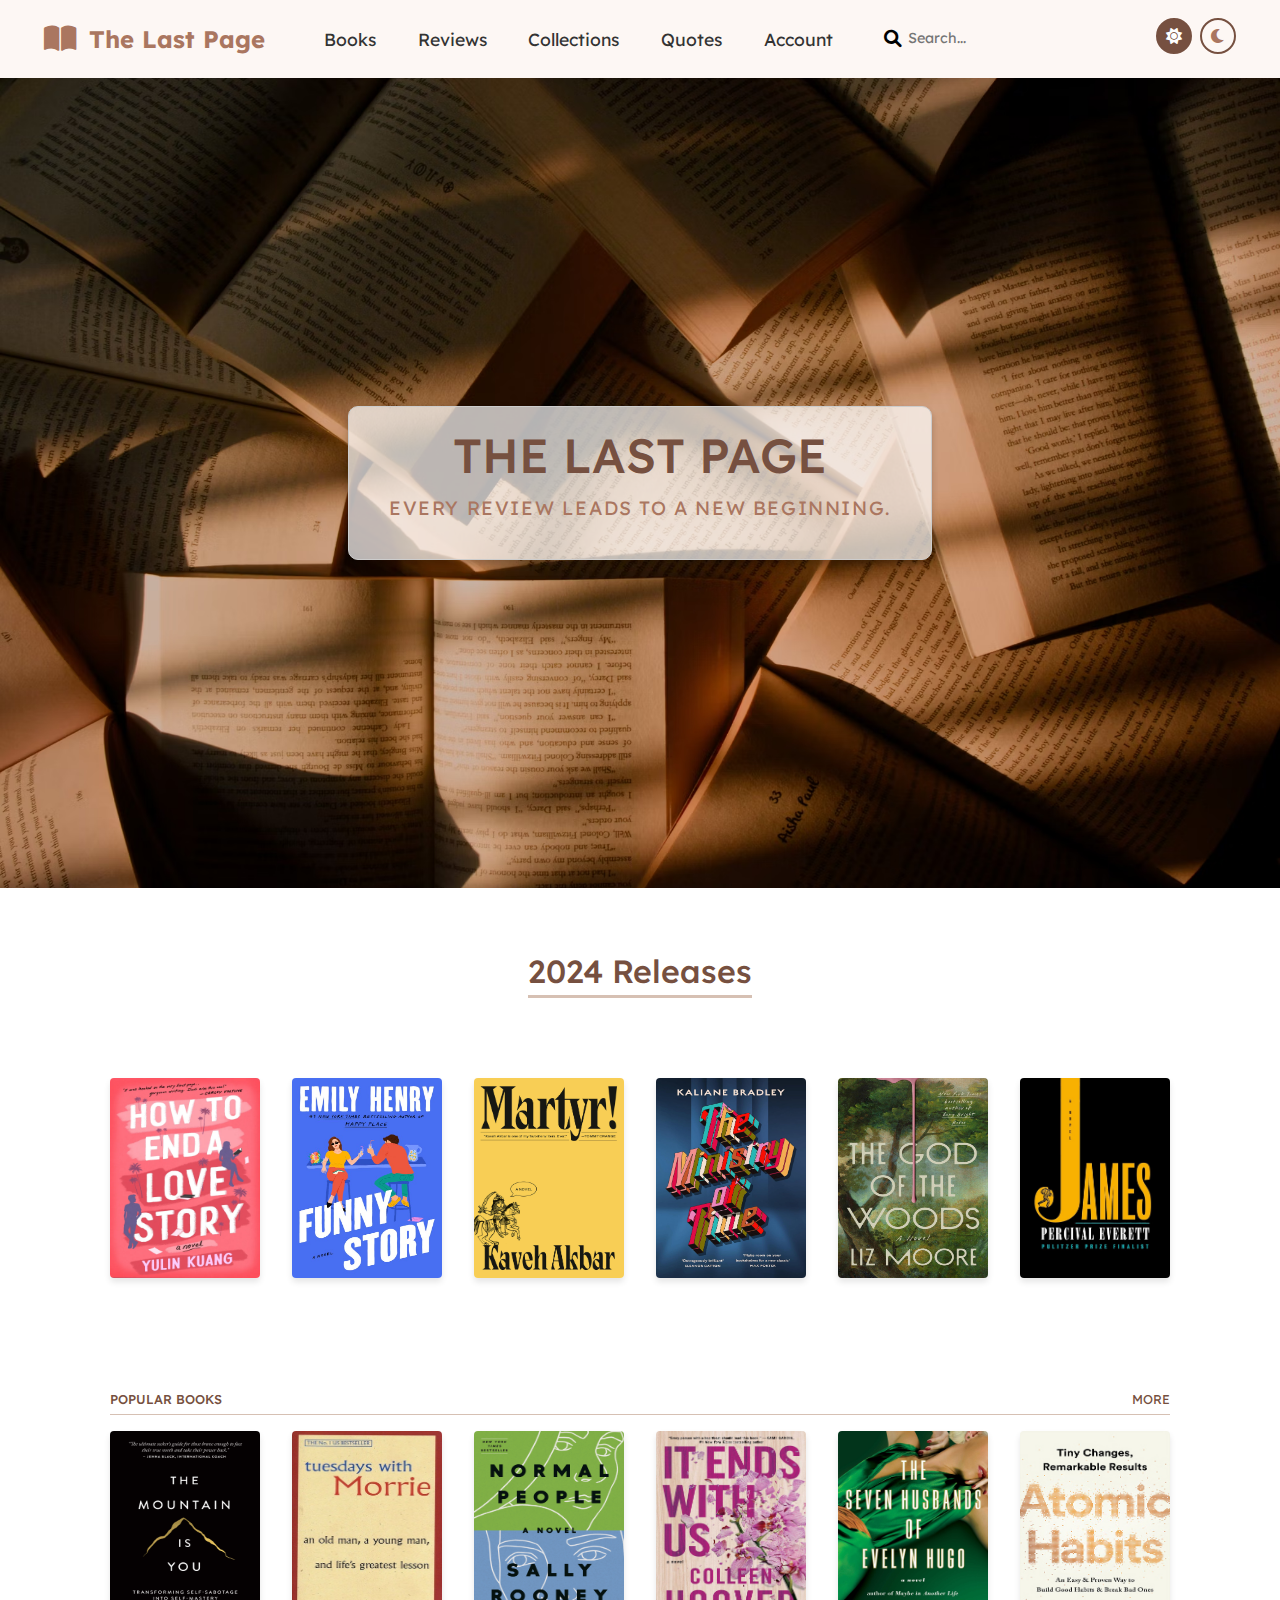
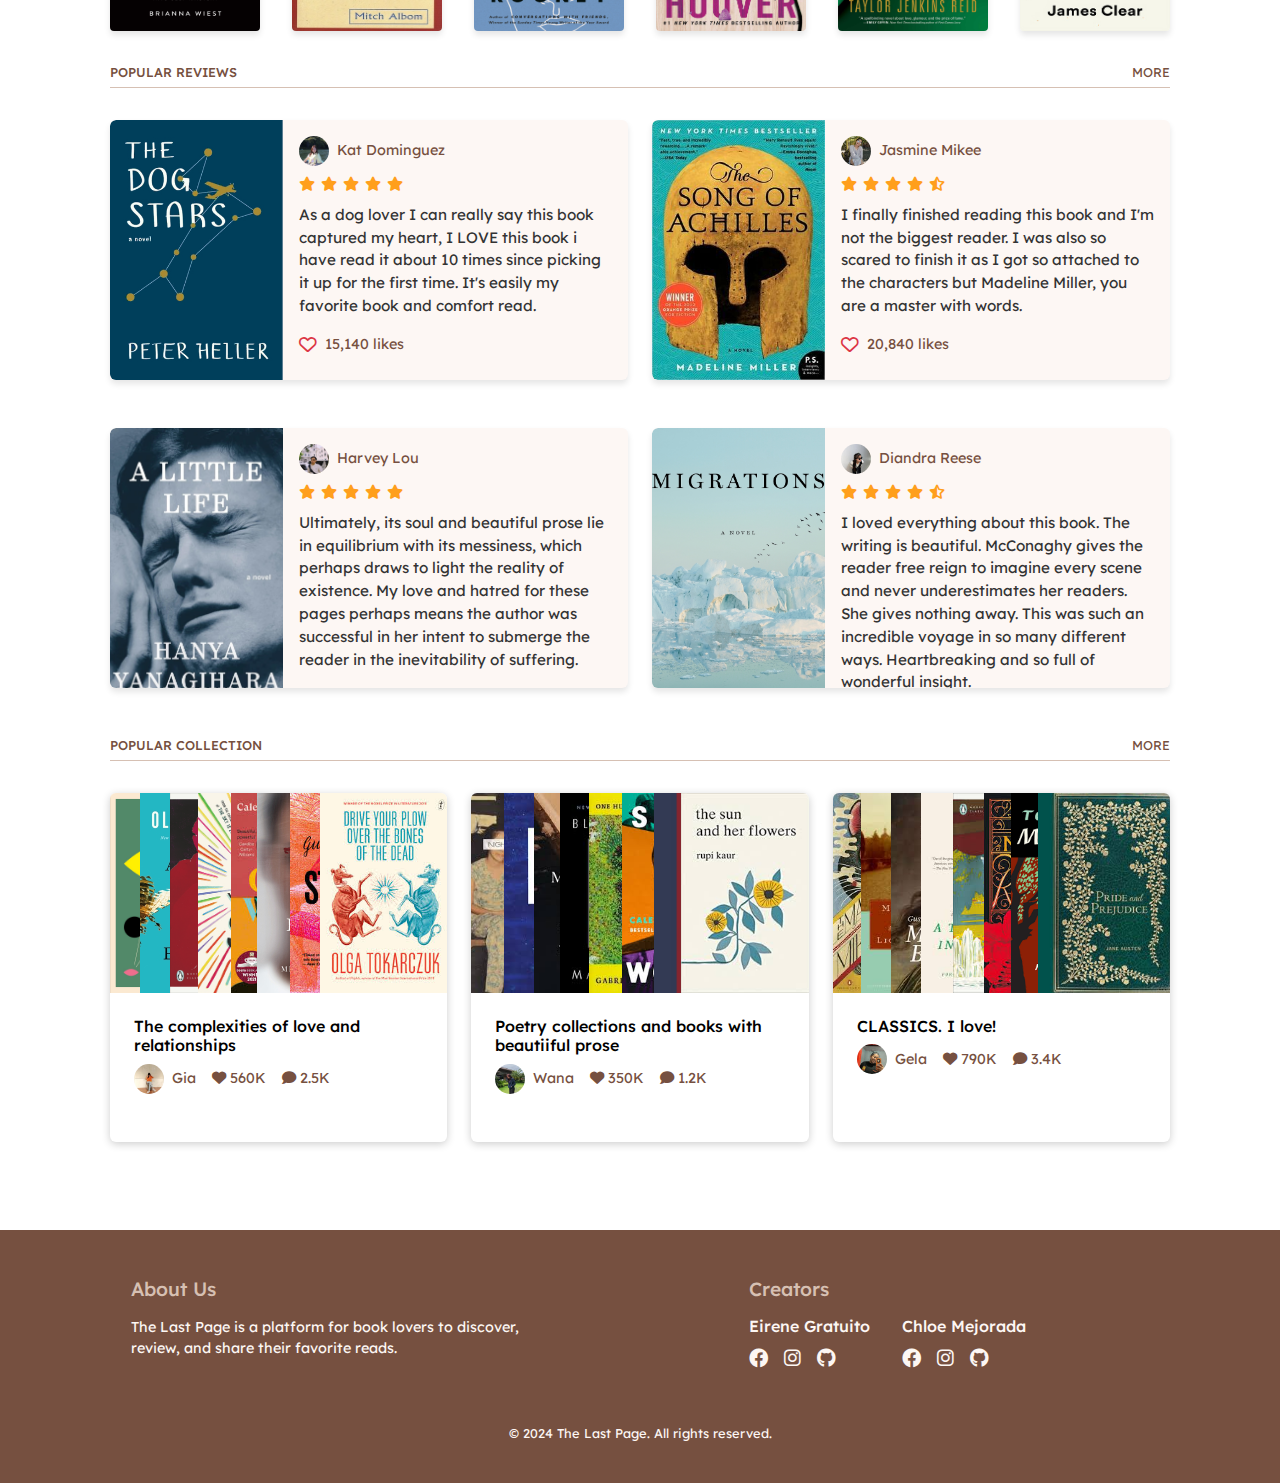
==== commit 5fbc6b1c: "completed" ====
--- a/index.html
+++ b/index.html
@@ -298,7 +298,7 @@
                 <div class="row g-0">
                   <div class="col-md-4">
                     <img
-                      src="Assets/poster1.jpg"
+                      src="Assets\The Dog Stars.jpg"
                       class="img-fluid rounded-start"
                       alt="Wicked 2024"
                     />
@@ -307,13 +307,13 @@
                     <div class="card-body">
                       <div class="user-profile mb-2">
                         <img
-                          src="Assets/user1.jpg"
+                          src="Assets\ate trin.jpg"
                           class="rounded-circle me-2"
                           alt="User Avatar"
                           width="30"
                           height="30"
                         />
-                        <span class="username">Sarah Parker</span>
+                        <span class="username">Kat Dominguez</span>
                       </div>
                       <div class="d-flex align-items-center mb-2">
                         <div class="me-2">
@@ -325,12 +325,12 @@
                         </div>
                       </div>
                       <p class="card-text">
-                        the way the entire theater moaned every single time
-                        jonathan bailey was on screen should be studied
+                        As a dog lover I can really say this book captured my heart, I LOVE this book i have read it about 10 times since picking it up 
+                        for the first time. It's easily my favorite book and comfort read.
                       </p>
                       <div class="d-flex align-items-center">
                         <i class="far fa-heart me-2 text-danger like-icon"></i>
-                        <span class="like-count">18,640 likes</span>
+                        <span class="like-count">15,140 likes</span>
                       </div>
                     </div>
                   </div>
@@ -342,7 +342,7 @@
                 <div class="row g-0">
                   <div class="col-md-4">
                     <img
-                      src="Assets/poster1.jpg"
+                      src="Assets\the aong of achilles.jpg"
                       class="img-fluid rounded-start"
                       alt="Wicked 2024"
                     />
@@ -351,13 +351,13 @@
                     <div class="card-body">
                       <div class="user-profile mb-2">
                         <img
-                          src="Assets/user1.jpg"
+                          src="Assets\jas.jpg"
                           class="rounded-circle me-2"
                           alt="User Avatar"
                           width="30"
                           height="30"
                         />
-                        <span class="username">Sarah Parker</span>
+                        <span class="username">Jasmine Mikee</span>
                       </div>
                       <div class="d-flex align-items-center mb-2">
                         <div class="me-2">
@@ -369,12 +369,14 @@
                         </div>
                       </div>
                       <p class="card-text">
-                        the way the entire theater moaned every single time
-                        jonathan bailey was on screen should be studied
+                        I finally finished reading this book and I'm not the biggest reader. 
+                        I was also so scared to finish it as I got so attached to the characters but
+                        Madeline Miller, you are a master with words.
+                    
                       </p>
                       <div class="d-flex align-items-center">
                         <i class="far fa-heart me-2 text-danger like-icon"></i>
-                        <span class="like-count">18,640 likes</span>
+                        <span class="like-count">20,840 likes</span>
                       </div>
                     </div>
                   </div>
@@ -386,7 +388,7 @@
                 <div class="row g-0">
                   <div class="col-md-4">
                     <img
-                      src="Assets/poster1.jpg"
+                      src="Assets\a little life.jpg"
                       class="img-fluid rounded-start"
                       alt="Wicked 2024"
                     />
@@ -395,13 +397,13 @@
                     <div class="card-body">
                       <div class="user-profile mb-2">
                         <img
-                          src="Assets/user1.jpg"
+                          src="Assets\harvs.jpg"
                           class="rounded-circle me-2"
                           alt="User Avatar"
                           width="30"
                           height="30"
                         />
-                        <span class="username">Sarah Parker</span>
+                        <span class="username">Harvey Lou</span>
                       </div>
                       <div class="d-flex align-items-center mb-2">
                         <div class="me-2">
@@ -409,16 +411,21 @@
                           <i class="fas fa-star text-warning"></i>
                           <i class="fas fa-star text-warning"></i>
                           <i class="fas fa-star text-warning"></i>
-                          <i class="fas fa-star-half-alt text-warning"></i>
+                          <i class="fas fa-star text-warning"></i>
                         </div>
                       </div>
                       <p class="card-text">
-                        the way the entire theater moaned every single time
-                        jonathan bailey was on screen should be studied
+                        Ultimately, its soul and beautiful prose lie in equilibrium
+                        with its messiness, which perhaps draws to light the reality
+                        of existence. My love and hatred for these pages perhaps means 
+                        the author was successful in her intent to submerge the reader
+                        in the inevitability of suffering.
+                        
+                        
                       </p>
                       <div class="d-flex align-items-center">
                         <i class="far fa-heart me-2 text-danger like-icon"></i>
-                        <span class="like-count">18,640 likes</span>
+                        <span class="like-count">23,132 likes</span>
                       </div>
                     </div>
                   </div>
@@ -430,7 +437,7 @@
                 <div class="row g-0">
                   <div class="col-md-4">
                     <img
-                      src="Assets/poster1.jpg"
+                      src="Assets\Migrations.jpg"
                       class="img-fluid rounded-start"
                       alt="Wicked 2024"
                     />
@@ -439,13 +446,13 @@
                     <div class="card-body">
                       <div class="user-profile mb-2">
                         <img
-                          src="Assets/user1.jpg"
+                          src="Assets\dianders.jpg"
                           class="rounded-circle me-2"
                           alt="User Avatar"
                           width="30"
                           height="30"
                         />
-                        <span class="username">Sarah Parker</span>
+                        <span class="username">Diandra Reese</span>
                       </div>
                       <div class="d-flex align-items-center mb-2">
                         <div class="me-2">
@@ -457,12 +464,13 @@
                         </div>
                       </div>
                       <p class="card-text">
-                        the way the entire theater moaned every single time
-                        jonathan bailey was on screen should be studied
+                        I loved everything about this book.  The writing is beautiful. McConaghy gives the reader free reign to imagine every scene and never 
+                        underestimates her readers. She gives nothing away. This was such an incredible voyage in so many different ways. 
+                        Heartbreaking and so full of wonderful insight.    
                       </p>
                       <div class="d-flex align-items-center">
                         <i class="far fa-heart me-2 text-danger like-icon"></i>
-                        <span class="like-count">18,640 likes</span>
+                        <span class="like-count">19,640 likes</span>
                       </div>
                     </div>
                   </div>
@@ -483,60 +491,60 @@
               <div class="card h-100">
                 <div class="image-stack">
                   <img
-                    src="Assets/popular1.jpg"
+                    src="Assets\letters-to-milena.jpg"
                     class="stacked-image"
                     alt="Image 1"
                   />
                   <img
-                    src="Assets/popular2.jpg"
+                    src="Assets\awyite.jpg"
                     class="stacked-image"
                     alt="Image 2"
                   />
                   <img
-                    src="Assets/popular3.jpg"
+                    src="Assets\giovannis room.jpg"
                     class="stacked-image"
                     alt="Image 3"
                   />
                   <img
-                    src="Assets/popular4.jpg"
+                    src="Assets\ill give u the sun.jpg"
                     class="stacked-image"
                     alt="Image 4"
                   />
                   <img
-                    src="Assets/popular5.jpg"
-                    class="stacked-image"
-                    alt="Image 5"
-                  />
-                  <img
-                    src="Assets/popular5.jpg"
-                    class="stacked-image"
-                    alt="Image 5"
-                  />
-                  <img
-                    src="Assets/popular5.jpg"
-                    class="stacked-image"
-                    alt="Image 5"
-                  />
-                  <img
-                    src="Assets/popular5.jpg"
+                    src="Assets\open water.jpg"
+                    class="stacked-image"
+                    alt="Image 5"
+                  />
+                  <img
+                    src="Assets\tvd.jpg"
+                    class="stacked-image"
+                    alt="Image 5"
+                  />
+                  <img
+                    src="Assets\still born.jpg"
+                    class="stacked-image"
+                    alt="Image 5"
+                  />
+                  <img
+                    src="Assets\drive your plow.jpg"
                     class="stacked-image"
                     alt="Image 5"
                   />
                 </div>
                 <div class="card-body">
                   <h5 class="card-title">
-                    for when you want to feel something
+                    The complexities of love and relationships
                   </h5>
                   <div class="d-flex align-items-center">
                     <img
-                      src="Assets/user1.jpg"
+                      src="Assets\gia.jpg"
                       class="rounded-circle me-2"
                       alt="User 1"
                       width="30"
                     />
-                    <span>jen</span>
-                    <i class="fas fa-heart ms-3 me-1"></i> 199K
-                    <i class="fas fa-comment ms-3 me-1"></i> 1.2K
+                    <span>Gia</span>
+                    <i class="fas fa-heart ms-3 me-1"></i> 560K
+                    <i class="fas fa-comment ms-3 me-1"></i> 2.5K
                   </div>
                 </div>
               </div>
@@ -545,59 +553,59 @@
               <div class="card h-100">
                 <div class="image-stack">
                   <img
-                    src="Assets/popular1.jpg"
+                    src="Assets\night sky.jpg"
                     class="stacked-image"
                     alt="Image 1"
                   />
                   <img
-                    src="Assets/popular2.jpg"
+                    src="Assets\bluets.jpg"
                     class="stacked-image"
                     alt="Image 2"
                   />
                   <img
-                    src="Assets/popular3.jpg"
+                    src="Assets\time is a mother.jpg"
                     class="stacked-image"
                     alt="Image 3"
                   />
                   <img
-                    src="Assets/popular4.jpg"
+                    src="Assets\blue horses.jpg"
                     class="stacked-image"
                     alt="Image 4"
                   />
                   <img
-                    src="Assets/popular5.jpg"
-                    class="stacked-image"
-                    alt="Image 5"
-                  />
-                  <img
-                    src="Assets/popular5.jpg"
-                    class="stacked-image"
-                    alt="Image 5"
-                  />
-                  <img
-                    src="Assets/popular5.jpg"
-                    class="stacked-image"
-                    alt="Image 5"
-                  />
-                  <img
-                    src="Assets/popular5.jpg"
+                    src="Assets\100 years of solitude.jpg"
+                    class="stacked-image"
+                    alt="Image 5"
+                  />
+                  <img
+                    src="Assets\small worlds.jpg"
+                    class="stacked-image"
+                    alt="Image 5"
+                  />
+                  <img
+                    src="Assets\memories.jpg"
+                    class="stacked-image"
+                    alt="Image 5"
+                  />
+                  <img
+                    src="Assets\the sun and her flowers.jpg"
                     class="stacked-image"
                     alt="Image 5"
                   />
                 </div>
                 <div class="card-body">
                   <h5 class="card-title">
-                    for when you want to feel something
+                    Poetry collections and books with beautiiful prose
                   </h5>
                   <div class="d-flex align-items-center">
                     <img
-                      src="Assets/user2.jpg"
+                      src="Assets\wana.jpg"
                       class="rounded-circle me-2"
                       alt="User 2"
                       width="30"
                     />
-                    <span>chloe</span>
-                    <i class="fas fa-heart ms-3 me-1"></i> 199K
+                    <span>Wana</span>
+                    <i class="fas fa-heart ms-3 me-1"></i> 350K
                     <i class="fas fa-comment ms-3 me-1"></i> 1.2K
                   </div>
                 </div>
@@ -607,60 +615,60 @@
               <div class="card h-100">
                 <div class="image-stack">
                   <img
-                    src="Assets/popular1.jpg"
+                    src="Assets\the master and margarita.jpg"
                     class="stacked-image"
                     alt="Image 1"
                   />
                   <img
-                    src="Assets/popular2.jpg"
+                    src="Assets\the unbearable lightness of being.jpg"
                     class="stacked-image"
                     alt="Image 2"
                   />
                   <img
-                    src="Assets/popular3.jpg"
+                    src="Assets\madame bovary.jpg"
                     class="stacked-image"
                     alt="Image 3"
                   />
                   <img
-                    src="Assets/popular4.jpg"
+                    src="Assets\a tree grows in brooklyn.jpg"
                     class="stacked-image"
                     alt="Image 4"
                   />
                   <img
-                    src="Assets/popular5.jpg"
-                    class="stacked-image"
-                    alt="Image 5"
-                  />
-                  <img
-                    src="Assets/popular5.jpg"
-                    class="stacked-image"
-                    alt="Image 5"
-                  />
-                  <img
-                    src="Assets/popular5.jpg"
-                    class="stacked-image"
-                    alt="Image 5"
-                  />
-                  <img
-                    src="Assets/popular5.jpg"
+                    src="Assets\brideshead revisited.jpg"
+                    class="stacked-image"
+                    alt="Image 5"
+                  />
+                  <img
+                    src="Assets\rebecca.jpg"
+                    class="stacked-image"
+                    alt="Image 5"
+                  />
+                  <img
+                    src="Assets\to kill a mockingbird.png"
+                    class="stacked-image"
+                    alt="Image 5"
+                  />
+                  <img
+                    src="Assets\pride and prejudice.jpg"
                     class="stacked-image"
                     alt="Image 5"
                   />
                 </div>
                 <div class="card-body">
                   <h5 class="card-title">
-                    for when you want to feel something
+                    CLASSICS. I love!
                   </h5>
                   <div class="d-flex align-items-center">
                     <img
-                      src="Assets/user3.jpg"
+                      src="Assets\gela.jpg"
                       class="rounded-circle me-2"
                       alt="User 3"
                       width="30"
                     />
-                    <span>sino pls salamat</span>
-                    <i class="fas fa-heart ms-3 me-1"></i> 199K
-                    <i class="fas fa-comment ms-3 me-1"></i> 1.2K
+                    <span>Gela</span>
+                    <i class="fas fa-heart ms-3 me-1"></i> 790K
+                    <i class="fas fa-comment ms-3 me-1"></i> 3.4K
                   </div>
                 </div>
               </div>
--- a/style.css
+++ b/style.css
@@ -108,7 +108,7 @@
   background-size: cover;
   background-position: center;
   background-repeat: no-repeat;
-  height: 100vh; /* Adjust height as needed */
+  height: 90vh; /* Adjust height as needed */
   display: flex;
   align-items: center;
   justify-content: center;
@@ -118,6 +118,7 @@
   background-color: rgba(255, 255, 255, 0.7); /* White background with transparency */
   padding: 20px 40px;
   border: 1px solid #ccc;
+  border-radius: 10px;
   box-shadow: 0px 4px 6px rgba(0, 0, 0, 0.2);
 }
 
@@ -1115,7 +1116,7 @@
 }
 
 .book-author {
-  color: #99aabb;
+  color: #AA7660;
   font-size: 0.9rem;
 }
 
